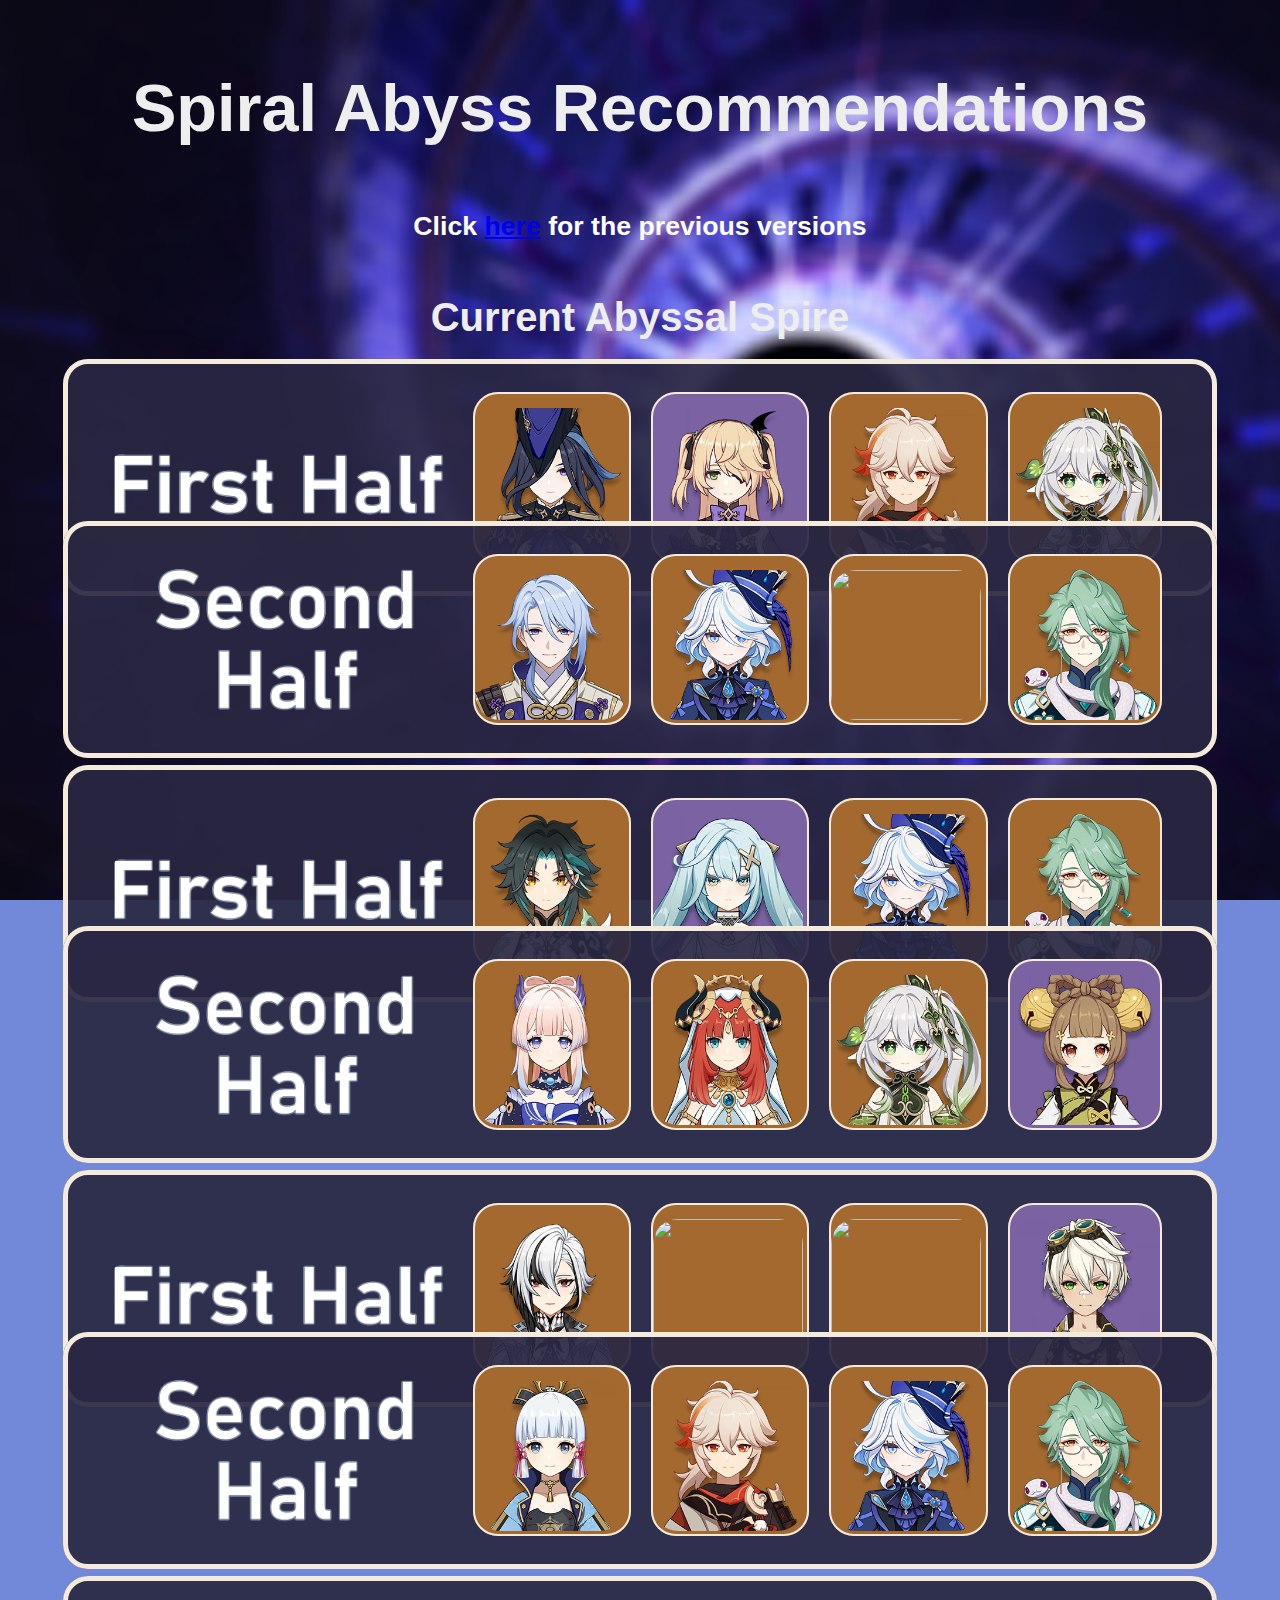
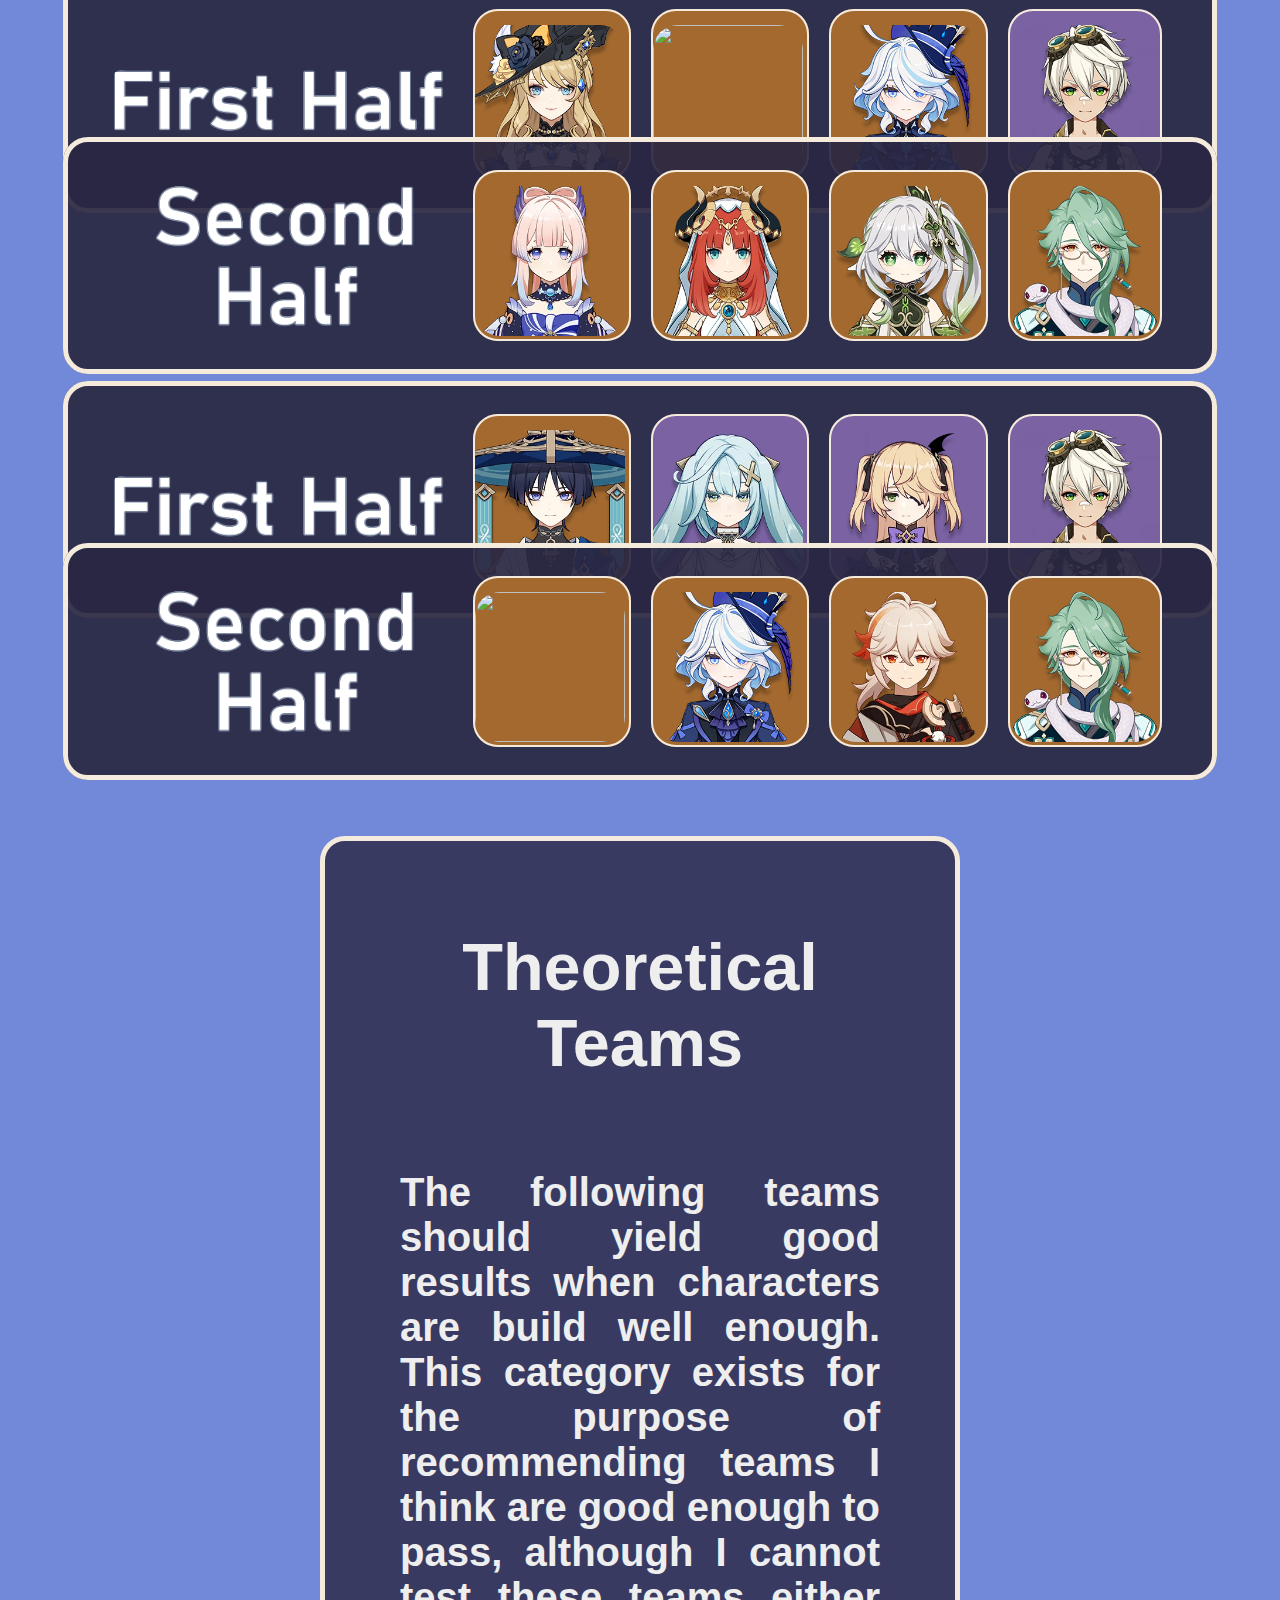
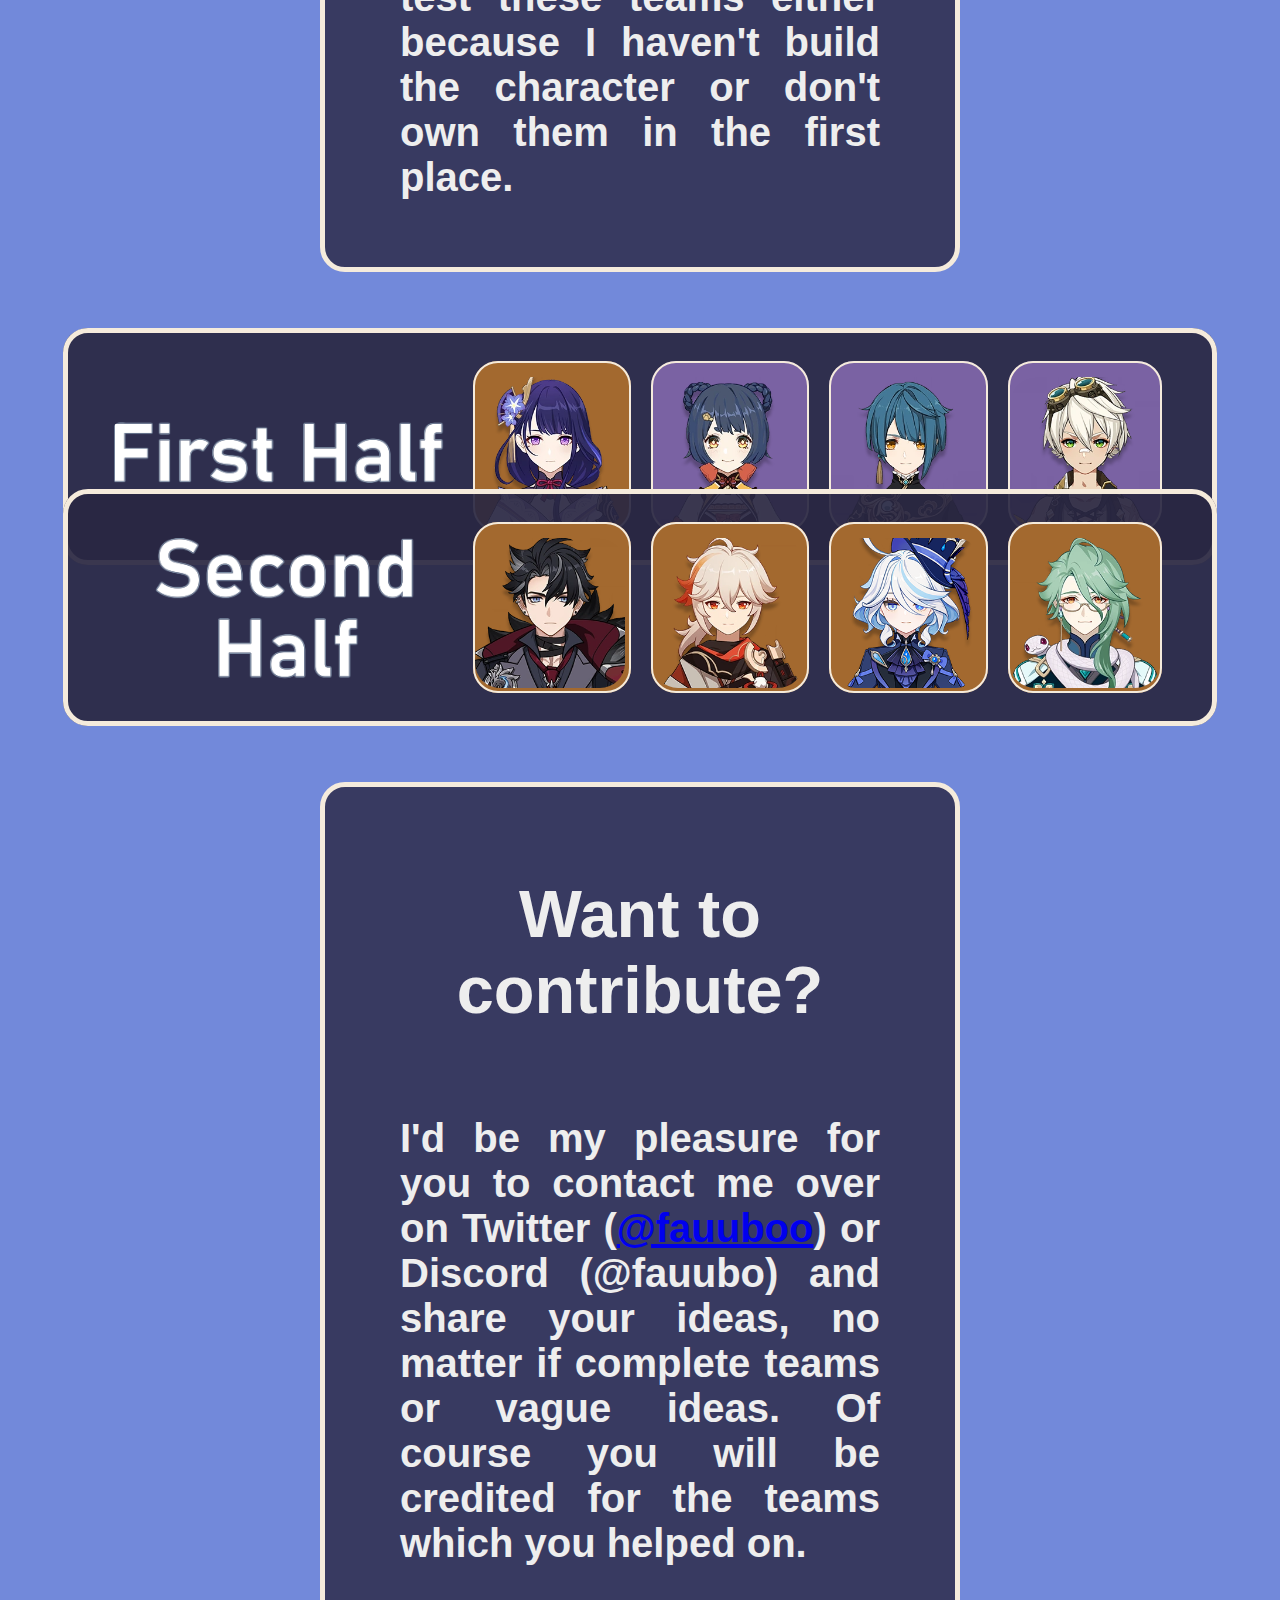
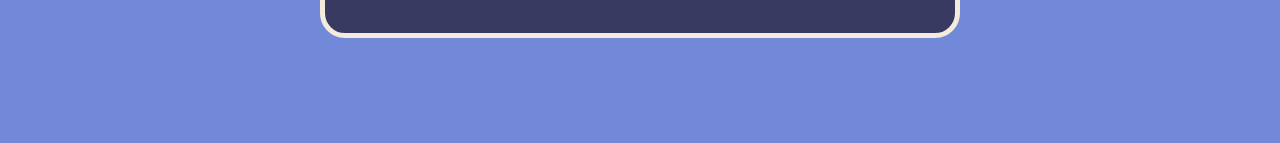
==== index.html @ 2e051614 "Update index.html" ====
<html>
	<head>
		<title>Spiral Abyss</title>
		<link rel="stylesheet" href="style/style.css">
		<link rel="icon" href="icons/Fischl_Skin_Ein_Immernachtstraum_Icon.png">
	</head>
	<body>
		<h1>Spiral Abyss Recommendations</h1>
		
		<h3>Click <a href="overview.html" target="_blank">here</a> for the previous versions</h3>
		
		<h2>Current Abyssal Spire</h2>
		
		<!-- Team 1 -->
		<box>
			<img src="icons/fh.png" width="350">
			<box2>
				<img class="igh" src="icons/Clorinde_Icon.png" width="150" height="150">
			</box2>
			<box3>
				<img class="igh" src="icons/Fischl_Icon.png" width="150" height="150">
			</box3>
			<box2>
				<img class="igh" src='icons/Kaedehara_Kazuha_Icon.png' onmouseover="this.src='icons/Sucrose_Icon.png';" onmouseout="this.src='icons/Kaedehara_Kazuha_Icon.png';" width="150" height="150">
			</box2>
			<box2>
				<img class="igh "src='icons/Nahida_Icon.png' onmouseover="this.src='icons/Traveler_Icon.png';" onmouseout="this.src='icons/Nahida_Icon.png';" width="150" height="150">
			</box2>
		</box><box>
			<img src="icons/sh.png" width="350">
			<box2>
				<img class="igh" src='icons/Kamisato_Ayato_Icon.png' onmouseover="this.src='icons/Neuvillette_Icon.png';" onmouseout="this.src='icons/Kamisato_Ayato_Icon.png';" width="150" height="150">
			</box2>
			<box2>
				<img class="igh" src="icons/Furina_Icon.png" width="150" height="150">
			</box2>
			<box2>
				<img class="igh" src='icons/Yelan_Icon.png' onmouseover="this.src='icons/Xingqiu_Icon.png';" onmouseout="this.src='icons/Yelan_Icon.png';" width="150" height="150">
			</box2>
			<box2>
				<img class="igh" src='icons/Baizhu_Icon.png' onmouseover="this.src='icons/Jean_Icon.png';" onmouseout="this.src='icons/Baizhu_Icon.png';" width="150" height="150">
			</box2>
		</box><br> <br> <br> <br> <br> <br>
		
		<!-- Team 2 -->
		<box>
			<img src="icons/fh.png" width="350">
			<box2>
				<img class="igh" src='icons/Xiao_Icon.png' onmouseover="this.src='icons/Wanderer_Icon.png';" onmouseout="this.src='icons/Xiao_Icon.png';" width="150" height="150">
			</box2>
			<box3>
				<img class="igh" src="icons/Faruzan_Icon.png" width="150" height="150">
			</box3>
			<box2>
				<img class="igh" src="icons/Furina_Icon.png" width="150" height="150">
			</box2>
			<box2>
				<img class="igh" src='icons/Baizhu_Icon.png' onmouseover="this.src='icons/Jean_Icon.png';" onmouseout="this.src='icons/Baizhu_Icon.png';" width="150" height="150">
			</box2>
		</box><box>
			<img src="icons/sh.png" width="350">
			<box2>
				<img class="igh" src='icons/Sangonomiya_Kokomi_Icon.png' onmouseover="this.src='icons/Barbara_Icon.png';" onmouseout="this.src='icons/Sangonomiya_Kokomi_Icon.png';" width="150" height="150">
			</box2>
			<box2>
				<img class="igh" src="icons/Nilou_Icon.png" width="150" height="150">
			</box2>
			<box2>
				<img class="igh "src='icons/Nahida_Icon.png' onmouseover="this.src='icons/Traveler_Icon.png';" onmouseout="this.src='icons/Nahida_Icon.png';" width="150" height="150">
			</box2>
			<box3>
				<img class="igh "src='icons/Yaoyao_Icon.png' onmouseover="this.src='icons/Collei_Icon.png';" onmouseout="this.src='icons/Yaoyao_Icon.png';" width="150" height="150">
			</box3>
		</box><br> <br> <br> <br> <br> <br>
		
		<!-- Team 3 -->
		<box>
			<img src="icons/fh.png" width="350">
			<box2>
				<img class="igh "src='icons/Arlecchino_Icon.png' onmouseover="this.src='icons/Yoimiya_Icon.png';" onmouseout="this.src='icons/Arlecchino_Icon.png';" width="150" height="150">
			</box2>
			<box2>
				<img class="igh "src='icons/Zhongli_Icon.png' onmouseover="this.src='icons/Diona_Icon.png';" onmouseout="this.src='icons/Zhongli_Icon.png';" width="150" height="150">
			</box2>
			<box2>
				<img class="igh" src='icons/Yelan_Icon.png' onmouseover="this.src='icons/Xingqiu_Icon.png';" onmouseout="this.src='icons/Yelan_Icon.png';" width="150" height="150">
			</box2>
			<box3>
				<img class="igh" src='icons/Bennett_Icon.png' onmouseover="this.src='icons/Yun_Jin_Icon.png';" onmouseout="this.src='icons/Bennett_Icon.png';" width="150" height="150">
			</box3>
		</box><box>
			<img src="icons/sh.png" width="350">
			<box2>
				<img class="igh" src='icons/Kamisato_Ayaka_Icon.png' onmouseover="this.src='icons/Ganyu_Icon.png';" onmouseout="this.src='icons/Kamisato_Ayaka_Icon.png';" width="150" height="150">
			</box2>
			<box2>
				<img class="igh" src='icons/Kaedehara_Kazuha_Icon.png' onmouseover="this.src='icons/Sucrose_Icon.png';" onmouseout="this.src='icons/Kaedehara_Kazuha_Icon.png';" width="150" height="150">
			</box2>
			<box2>
				<img class="igh" src='icons/Furina_Icon.png' onmouseover="this.src='icons/Shenhe_Icon.png';" onmouseout="this.src='icons/Furina_Icon.png';" width="150" height="150">
			</box2>
			<box2>
				<img class="igh" src='icons/Baizhu_Icon.png' onmouseover="this.src='icons/Sangonomiya_Kokomi_Icon.png';" onmouseout="this.src='icons/Baizhu_Icon.png';" width="150" height="150">
			</box2>
		</box><br> <br> <br> <br> <br> <br>
		
		<!-- Team 4 -->
		<box>
			<img src="icons/fh.png" width="350">
			<box2>
				<img class="igh" src="icons/Navia_Icon.png" width="150" height="150">
			</box2>
			<box2>
				<img class="igh" src='icons/Zhongli_Icon.png' onmouseover="this.src='icons/Albedo_Icon.png';" onmouseout="this.src='icons/Zhongli_Icon.png';" width="150" height="150">
			</box2>
			<box2>
				<img class="igh" src='icons/Furina_Icon.png' onmouseover="this.src='icons/Fischl_Icon.png';" onmouseout="this.src='icons/Furina_Icon.png';" width="150" height="150">
			</box2>
			<box3>
				<img class="igh" src="icons/Bennett_Icon.png" width="150" height="150">
			</box3>
		</box><box>
			<img src="icons/sh.png" width="350">
			<box2>
				<img class="igh" src='icons/Sangonomiya_Kokomi_Icon.png' onmouseover="this.src='icons/Barbara_Icon.png';" onmouseout="this.src='icons/Sangonomiya_Kokomi_Icon.png';" width="150" height="150">
			</box2>
			<box2>
				<img class="igh" src="icons/Nilou_Icon.png" width="150" height="150">
			</box2>
			<box2>
				<img class="igh "src='icons/Nahida_Icon.png' onmouseover="this.src='icons/Traveler_Icon.png';" onmouseout="this.src='icons/Nahida_Icon.png';" width="150" height="150">
			</box2>
			<box2>
				<img class="igh "src='icons/Baizhu_Icon.png' onmouseover="this.src='icons/Yaoyao_Icon.png';" onmouseout="this.src='icons/Baizhu_Icon.png';" width="150" height="150">
			</box2>
		</box><br> <br> <br> <br> <br> <br>
		
		<!-- Team 5 -->
		<box>
			<img src="icons/fh.png" width="350">
			<box2>
				<img class="igh "src='icons/Wanderer_Icon.png' onmouseover="this.src='icons/Xiao_Icon.png';" onmouseout="this.src='icons/Wanderer_Icon.png';" width="150" height="150">
			</box2>
			<box3>
				<img class="igh" src="icons/Faruzan_Icon.png" width="150" height="150">
			</box3>
			<box3>
				<img class="igh" src="icons/Fischl_Icon.png" width="150" height="150">
			</box3>
			<box3>
				<img class="igh" src="icons/Bennett_Icon.png" width="150" height="150">
			</box3>
		</box><box>
			<img src="icons/sh.png" width="350">
			<box2>
				<img class="igh "src='icons/Yelan_Icon.png' onmouseover="this.src='icons/Sangonomiya_Kokomi_Icon.png';" onmouseout="this.src='icons/Yelan_Icon.png';" width="150" height="150">
			</box2>
			<box2>
				<img class="igh" src='icons/Furina_Icon.png' onmouseover="this.src='icons/Mona_Icon.png';" onmouseout="this.src='icons/Furina_Icon.png';" width="150" height="150">
			</box2>
			<box2>
				<img class="igh" src='icons/Kaedehara_Kazuha_Icon.png' onmouseover="this.src='icons/Sucrose_Icon.png';" onmouseout="this.src='icons/Kaedehara_Kazuha_Icon.png';" width="150" height="150">
			</box2>
			<box2>
				<img class="igh "src='icons/Baizhu_Icon.png' onmouseover="this.src='icons/Bennett_Icon.png';" onmouseout="this.src='icons/Baizhu_Icon.png';" width="150" height="150">
			</box2>
		</box><br> <br> <br> <br> <br> <br>
		
		<div class="txtbg"><h4>Theoretical Teams</h4>
		<h5>The following teams should yield good results when characters are build well enough. This category exists for the purpose of recommending teams I think are good enough to pass, although I cannot test these teams either because I haven't build the character or don't own them in the first place.</h5></div>
		
		<!-- Team 6 -->
		<box>
			<img src="icons/fh.png" width="350">
			<box2>
				<img class="igh "src='icons/Raiden_Shogun_Icon.png' onmouseover="this.src='icons/Tartaglia_Icon.png';" onmouseout="this.src='icons/Raiden_Shogun_Icon.png';" width="150" height="150">
			</box2>
			<box3>
				<img class="igh" src="icons/Xiangling_Icon.png" width="150" height="150">
			</box3>
			<box3>
				<img class="igh "src='icons/Xingqiu_Icon.png' onmouseover="this.src='icons/Yelan_Icon.png';" onmouseout="this.src='icons/Xingqiu_Icon.png';" width="150" height="150">
			</box3>
			<box3>
				<img class="igh" src="icons/Bennett_Icon.png" width="150" height="150">
			</box3>
		</box><box>
			<img src="icons/sh.png" width="350">
			<box2>
				<img class="igh "src='icons/Wriothesley_Icon.png' onmouseover="this.src='icons/Ganyu_Icon.png';" onmouseout="this.src='icons/Wriothesley_Icon.png';" width="150" height="150">
			</box2>
			<box2>
				<img class="igh" src='icons/Kaedehara_Kazuha_Icon.png' onmouseover="this.src='icons/Venti_Icon.png';" onmouseout="this.src='icons/Kaedehara_Kazuha_Icon.png';" width="150" height="150">
			</box2>
			<box2>
				<img class="igh" src='icons/Furina_Icon.png' onmouseover="this.src='icons/Mona_Icon.png';" onmouseout="this.src='icons/Furina_Icon.png';" width="150" height="150">
			</box2>
			<box2>
				<img class="igh "src='icons/Baizhu_Icon.png' onmouseover="this.src='icons/Bennett_Icon.png';" onmouseout="this.src='icons/Baizhu_Icon.png';" width="150" height="150">
			</box2>
		</box><br> <br> <br> <br> <br> <br>
	
	<div class="txtbg"><h4>Want to contribute?</h4>
		<h5>I'd be my pleasure for you to contact me over on Twitter (<a href="https://x.com/fauuboo" target="_blank">@fauuboo</a>) or Discord (@fauubo) and share your ideas, no matter if complete teams or vague ideas. Of course you will be credited for the teams which you helped on.</h5></div>
	
	</body>
	
</html>
---- style/style.css ----
body {
  color: white;
  background-image: url("bg_unsharp.png");
  background-color: #7289da;
  background-size: cover;
  background-repeat: no-repeat;
  background-attachment: fixed;
  font-family: Lato, Arial;
  text-align: center;
  margin: 20;
}

img {
  border-radius: 25px;
  transition: all .55s ease-in-out;
}

.igh:hover {
  transform: scale(1.232);
  /*background: #292742;*/
  background: rgba(41,39,66,0.9999);
}

/*.subs {
  position: relative;
  transition: all .2s ease-in-out;
}

img.subs:hover {
  transform: scale(1.232);
  background: #292742;
}*/

.audio {
  right: 5;
  bottom: 5;
}

.txtbg {
  border: 5px solid #f5ebdc;
  border-radius: 25px;
  background: rgba(41,39,66,0.8);
  text-align: center;
  margin-left: 300px;
  margin-right: 300px;
  margin-bottom: 105px;
  padding-left: 75px;
  padding-right: 75px;
}

h1 {
  padding-top: 50px;
  padding-bottom: 20px;
  color: #eeeeee;
  font-size:50pt;
}

h2 {
  font-size:30pt;
  padding-bottom: 35px;
  color: #eeeeee;
}

h3 {
  font-size:20pt;
  padding-bottom: 20px;
}

h4 {
  color: #eeeeee;
  font-size:50pt;
}

h5 {
  font-size:30pt;
  color: #eeeeee;
  text-align: justify;
}

box {
  /*background-color: #292742;*/
  background: rgba(41,39,66,0.92);
  border: 5px solid #f5ebdc;
  border-radius: 25px;
  padding-top: 180px;
  padding-bottom: 30px;
  padding-left: 40px;
  padding-right: 40px;
  margin-left: 10px;
  margin-right: 10px;
}

box2 {
  background-color: #a3692f;
  border: 2px solid #f5ebdc;
  border-radius: 25px;
  padding-top: 150px;
  margin: 10px;
}

box3 {
  background-color: #7a62a3;
  border: 2px solid #f5ebdc;
  border-radius: 25px;
  padding-top: 150px;
  margin: 10px;
}
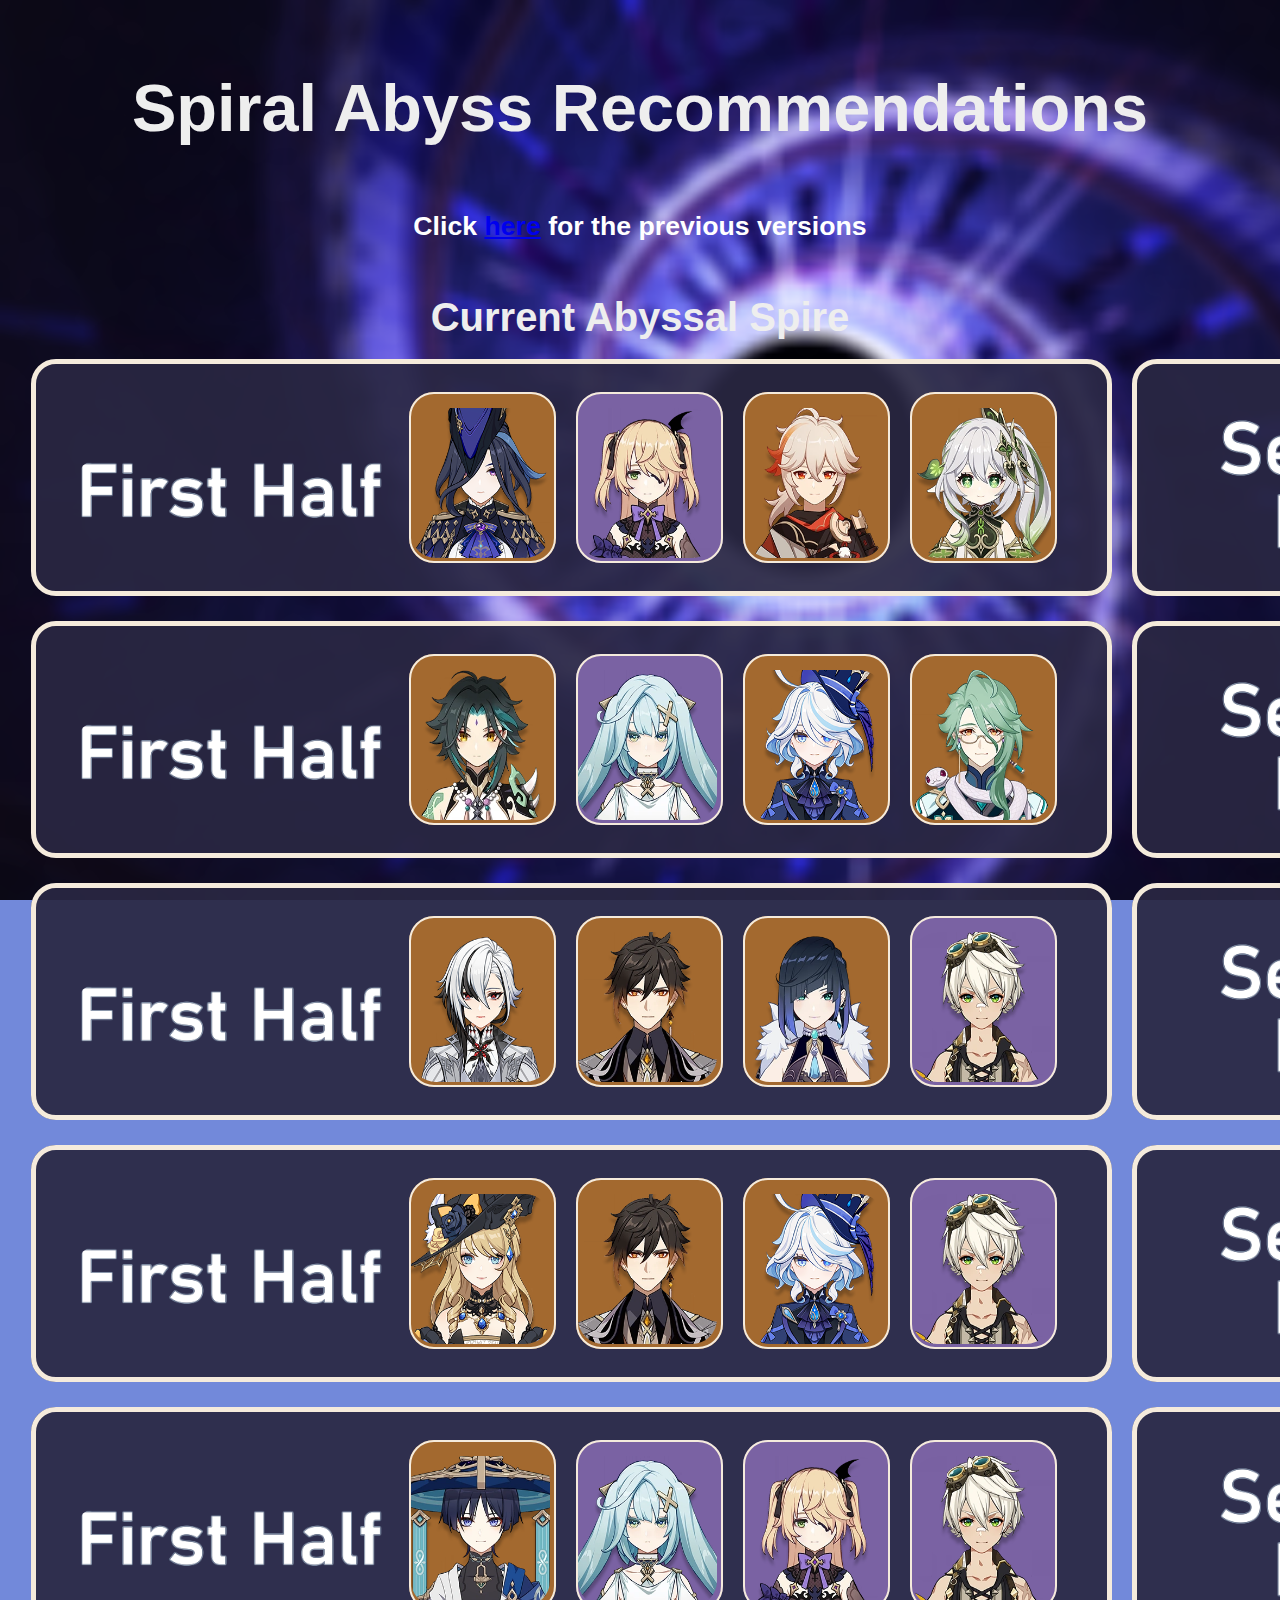
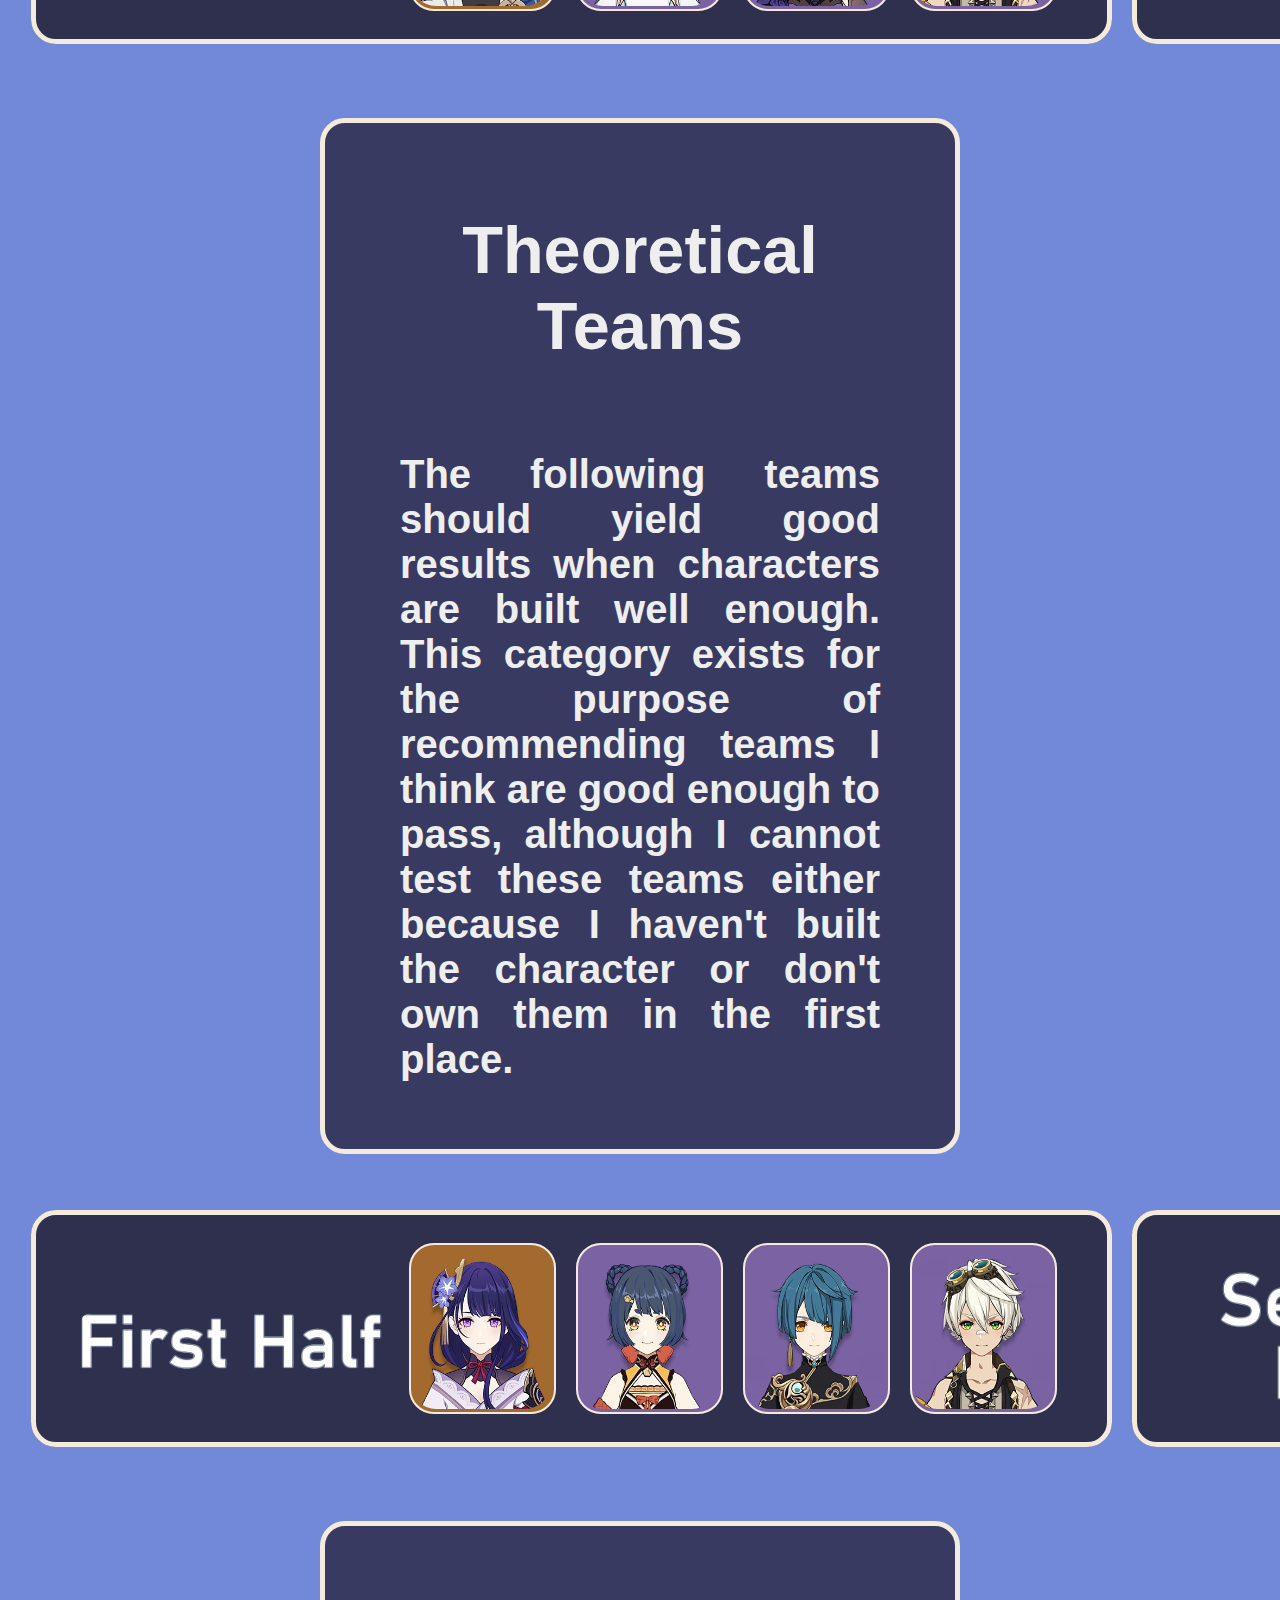
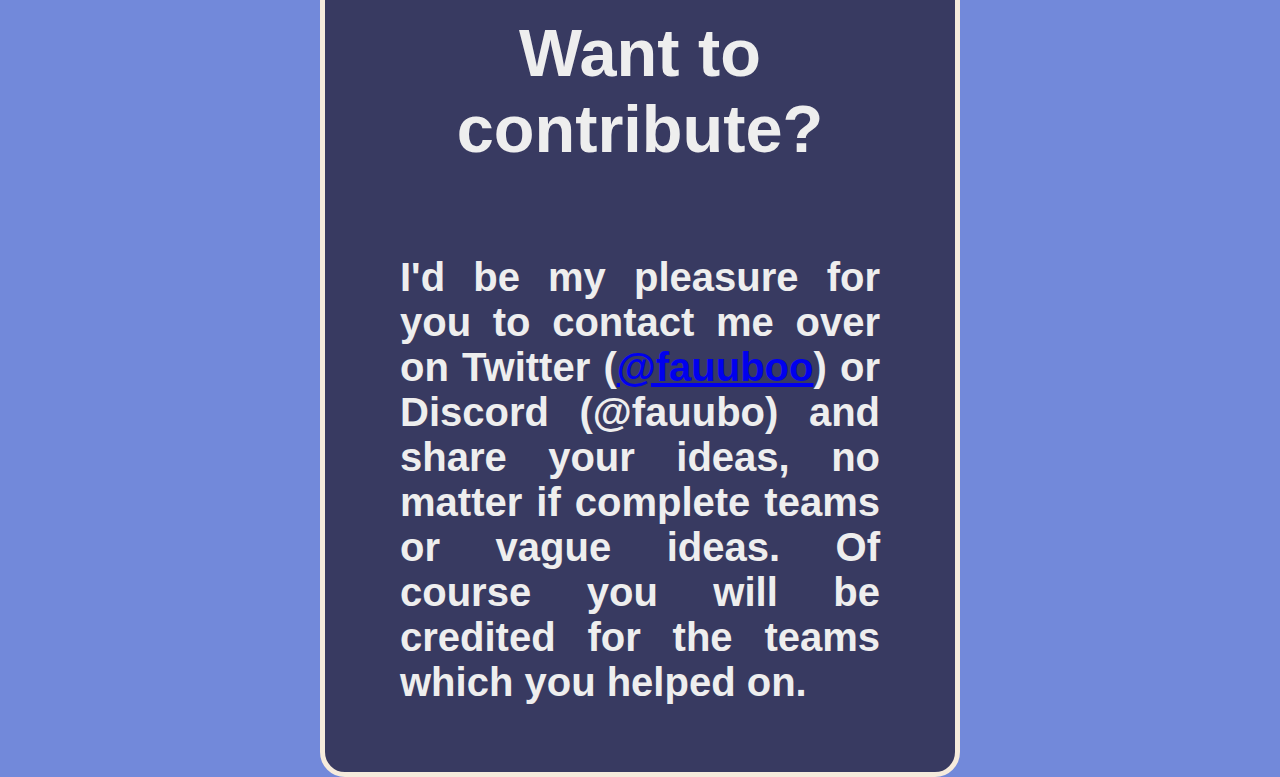
==== commit 2e06a97d: "Update index.html" ====
--- a/index.html
+++ b/index.html
@@ -3,6 +3,7 @@
 		<title>Spiral Abyss</title>
 		<link rel="stylesheet" href="style/style.css">
 		<link rel="icon" href="icons/Fischl_Skin_Ein_Immernachtstraum_Icon.png">
+		<meta name="viewport" content="width=3860px, initial-scale=1.0, minimum-scale=0.5, user-scalable=no">
 	</head>
 	<body>
 		<h1>Spiral Abyss Recommendations</h1>
@@ -12,7 +13,7 @@
 		<h2>Current Abyssal Spire</h2>
 		
 		<!-- Team 1 -->
-		<box>
+		<div class="teams"><box>
 			<img src="icons/fh.png" width="350">
 			<box2>
 				<img class="igh" src="icons/Clorinde_Icon.png" width="150" height="150">
@@ -40,10 +41,10 @@
 			<box2>
 				<img class="igh" src='icons/Baizhu_Icon.png' onmouseover="this.src='icons/Jean_Icon.png';" onmouseout="this.src='icons/Baizhu_Icon.png';" width="150" height="150">
 			</box2>
-		</box><br> <br> <br> <br> <br> <br>
+		</box></div><br> <br> <br> <br> <br> <br>
 		
 		<!-- Team 2 -->
-		<box>
+		<div class="teams"><box>
 			<img src="icons/fh.png" width="350">
 			<box2>
 				<img class="igh" src='icons/Xiao_Icon.png' onmouseover="this.src='icons/Wanderer_Icon.png';" onmouseout="this.src='icons/Xiao_Icon.png';" width="150" height="150">
@@ -71,10 +72,10 @@
 			<box3>
 				<img class="igh "src='icons/Yaoyao_Icon.png' onmouseover="this.src='icons/Collei_Icon.png';" onmouseout="this.src='icons/Yaoyao_Icon.png';" width="150" height="150">
 			</box3>
-		</box><br> <br> <br> <br> <br> <br>
+		</box></div><br> <br> <br> <br> <br> <br>
 		
 		<!-- Team 3 -->
-		<box>
+		<div class="teams"><box>
 			<img src="icons/fh.png" width="350">
 			<box2>
 				<img class="igh "src='icons/Arlecchino_Icon.png' onmouseover="this.src='icons/Yoimiya_Icon.png';" onmouseout="this.src='icons/Arlecchino_Icon.png';" width="150" height="150">
@@ -102,10 +103,10 @@
 			<box2>
 				<img class="igh" src='icons/Baizhu_Icon.png' onmouseover="this.src='icons/Sangonomiya_Kokomi_Icon.png';" onmouseout="this.src='icons/Baizhu_Icon.png';" width="150" height="150">
 			</box2>
-		</box><br> <br> <br> <br> <br> <br>
+		</box></div><br> <br> <br> <br> <br> <br>
 		
 		<!-- Team 4 -->
-		<box>
+		<div class="teams"><box>
 			<img src="icons/fh.png" width="350">
 			<box2>
 				<img class="igh" src="icons/Navia_Icon.png" width="150" height="150">
@@ -133,10 +134,10 @@
 			<box2>
 				<img class="igh "src='icons/Baizhu_Icon.png' onmouseover="this.src='icons/Yaoyao_Icon.png';" onmouseout="this.src='icons/Baizhu_Icon.png';" width="150" height="150">
 			</box2>
-		</box><br> <br> <br> <br> <br> <br>
+		</box></div><br> <br> <br> <br> <br> <br>
 		
 		<!-- Team 5 -->
-		<box>
+		<div class="teams"><box>
 			<img src="icons/fh.png" width="350">
 			<box2>
 				<img class="igh "src='icons/Wanderer_Icon.png' onmouseover="this.src='icons/Xiao_Icon.png';" onmouseout="this.src='icons/Wanderer_Icon.png';" width="150" height="150">
@@ -164,13 +165,13 @@
 			<box2>
 				<img class="igh "src='icons/Baizhu_Icon.png' onmouseover="this.src='icons/Bennett_Icon.png';" onmouseout="this.src='icons/Baizhu_Icon.png';" width="150" height="150">
 			</box2>
-		</box><br> <br> <br> <br> <br> <br>
+		</box></div><br> <br> <br> <br> <br> <br>
 		
 		<div class="txtbg"><h4>Theoretical Teams</h4>
-		<h5>The following teams should yield good results when characters are build well enough. This category exists for the purpose of recommending teams I think are good enough to pass, although I cannot test these teams either because I haven't build the character or don't own them in the first place.</h5></div>
+		<h5>The following teams should yield good results when characters are built well enough. This category exists for the purpose of recommending teams I think are good enough to pass, although I cannot test these teams either because I haven't built the character or don't own them in the first place.</h5></div>
 		
 		<!-- Team 6 -->
-		<box>
+		<div class="teams"><box>
 			<img src="icons/fh.png" width="350">
 			<box2>
 				<img class="igh "src='icons/Raiden_Shogun_Icon.png' onmouseover="this.src='icons/Tartaglia_Icon.png';" onmouseout="this.src='icons/Raiden_Shogun_Icon.png';" width="150" height="150">
@@ -198,7 +199,7 @@
 			<box2>
 				<img class="igh "src='icons/Baizhu_Icon.png' onmouseover="this.src='icons/Bennett_Icon.png';" onmouseout="this.src='icons/Baizhu_Icon.png';" width="150" height="150">
 			</box2>
-		</box><br> <br> <br> <br> <br> <br>
+		</box></div><br> <br> <br> <br> <br> <br>
 	
 	<div class="txtbg"><h4>Want to contribute?</h4>
 		<h5>I'd be my pleasure for you to contact me over on Twitter (<a href="https://x.com/fauuboo" target="_blank">@fauuboo</a>) or Discord (@fauubo) and share your ideas, no matter if complete teams or vague ideas. Of course you will be credited for the teams which you helped on.</h5></div>
--- a/style/style.css
+++ b/style/style.css
@@ -1,4 +1,5 @@
 body {
+  height:50%;
   color: white;
   background-image: url("bg_unsharp.png");
   background-color: #7289da;
@@ -8,17 +9,27 @@
   font-family: Lato, Arial;
   text-align: center;
   margin: 20;
+  zoom: 1;
 }
 
 img {
   border-radius: 25px;
   transition: all .55s ease-in-out;
+  max-width: 14.5%;
+}
+
+.igh {
+  max-width: 6.3%;
 }
 
 .igh:hover {
   transform: scale(1.232);
   /*background: #292742;*/
   background: rgba(41,39,66,0.9999);
+}
+
+.teams {
+  min-width: 2200px;
 }
 
 /*.subs {
@@ -104,4 +115,4 @@
   border-radius: 25px;
   padding-top: 150px;
   margin: 10px;
-}+}
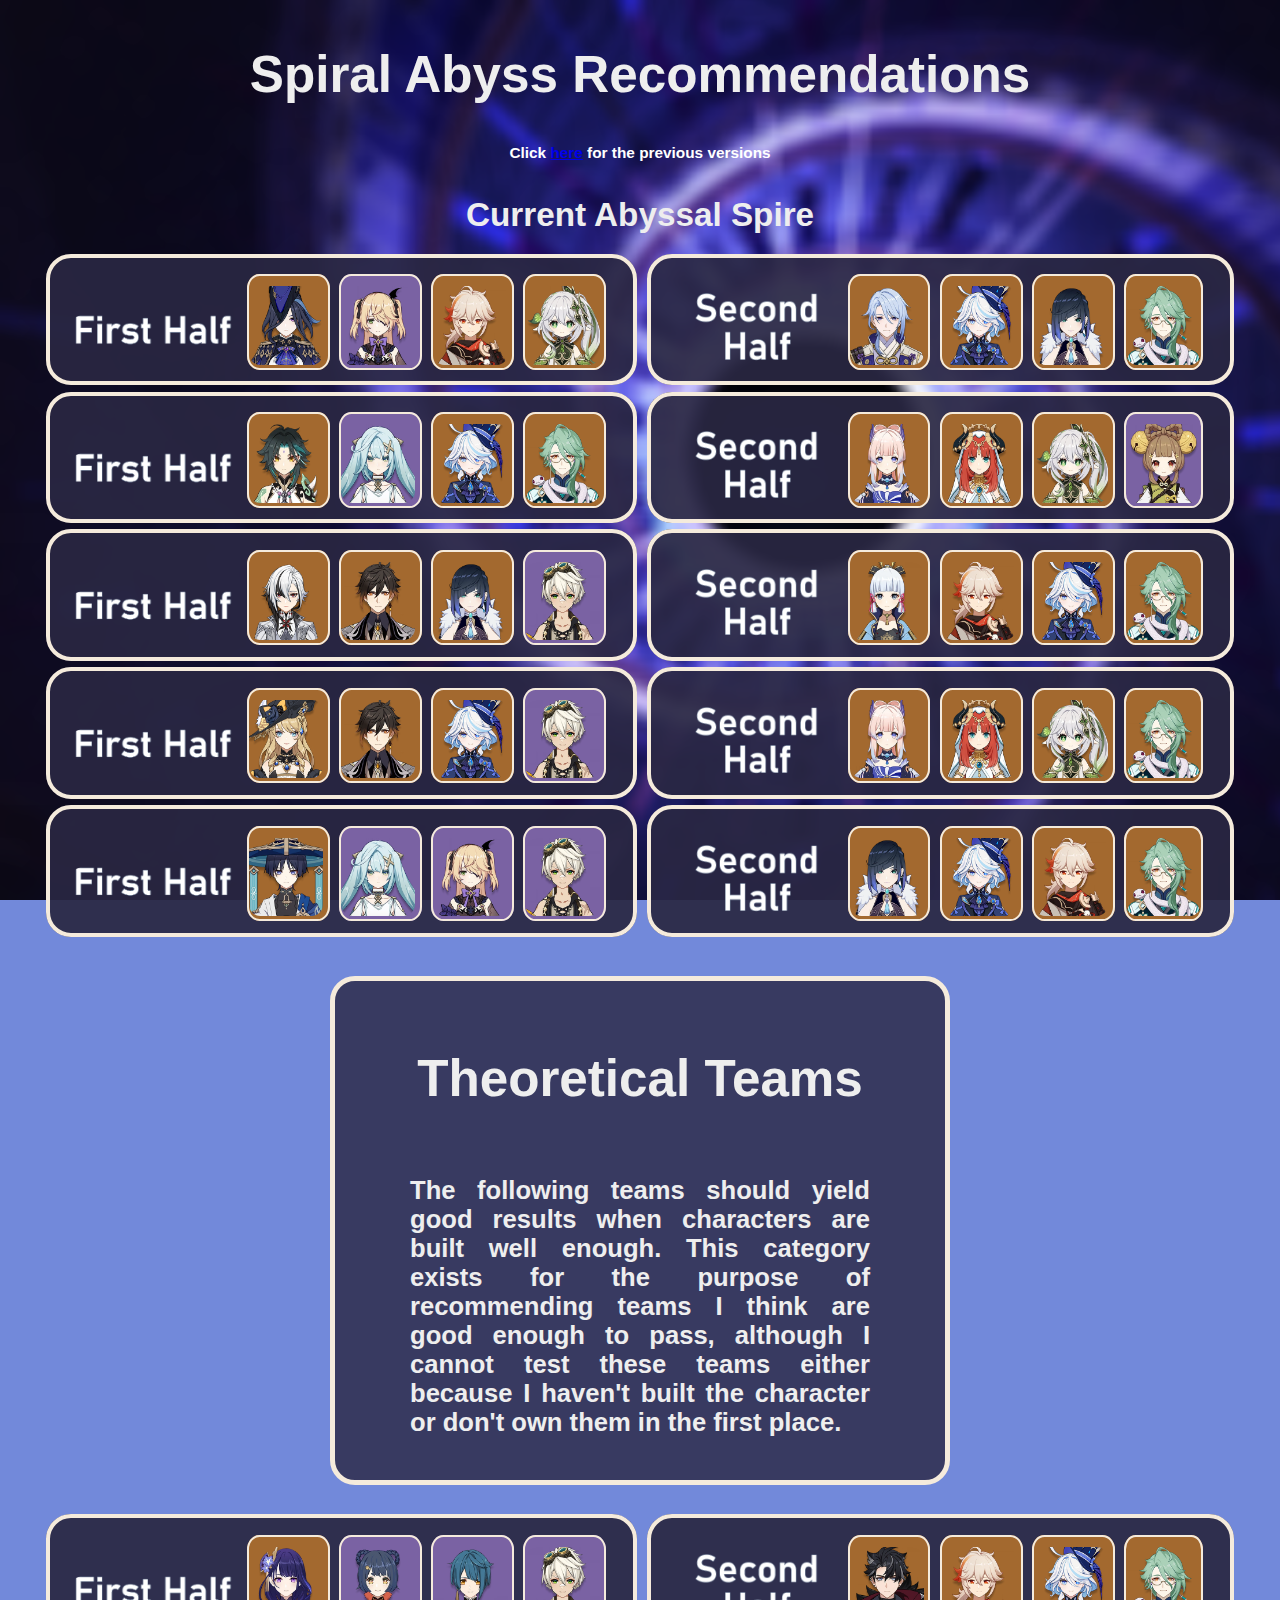
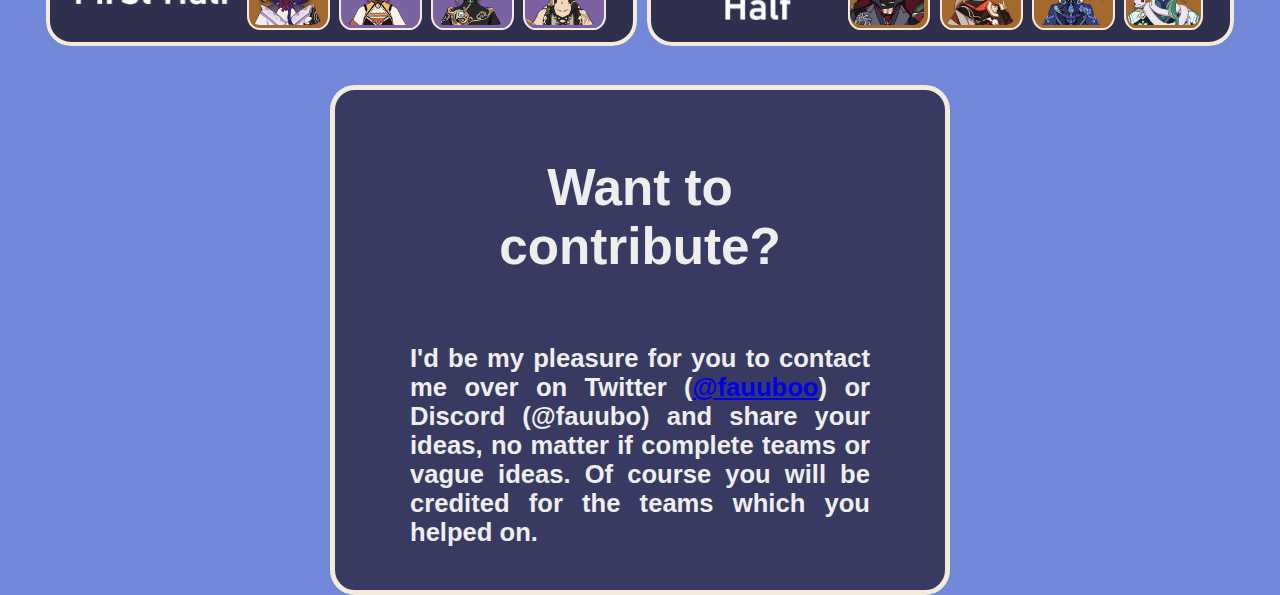
==== commit a877f12b: "Update index.html" ====
--- a/index.html
+++ b/index.html
@@ -16,156 +16,156 @@
 		<div class="teams"><box>
 			<img src="icons/fh.png" width="350">
 			<box2>
-				<img class="igh" src="icons/Clorinde_Icon.png" width="150" height="150">
-			</box2>
-			<box3>
-				<img class="igh" src="icons/Fischl_Icon.png" width="150" height="150">
-			</box3>
-			<box2>
-				<img class="igh" src='icons/Kaedehara_Kazuha_Icon.png' onmouseover="this.src='icons/Sucrose_Icon.png';" onmouseout="this.src='icons/Kaedehara_Kazuha_Icon.png';" width="150" height="150">
-			</box2>
-			<box2>
-				<img class="igh "src='icons/Nahida_Icon.png' onmouseover="this.src='icons/Traveler_Icon.png';" onmouseout="this.src='icons/Nahida_Icon.png';" width="150" height="150">
-			</box2>
-		</box><box>
-			<img src="icons/sh.png" width="350">
-			<box2>
-				<img class="igh" src='icons/Kamisato_Ayato_Icon.png' onmouseover="this.src='icons/Neuvillette_Icon.png';" onmouseout="this.src='icons/Kamisato_Ayato_Icon.png';" width="150" height="150">
-			</box2>
-			<box2>
-				<img class="igh" src="icons/Furina_Icon.png" width="150" height="150">
-			</box2>
-			<box2>
-				<img class="igh" src='icons/Yelan_Icon.png' onmouseover="this.src='icons/Xingqiu_Icon.png';" onmouseout="this.src='icons/Yelan_Icon.png';" width="150" height="150">
-			</box2>
-			<box2>
-				<img class="igh" src='icons/Baizhu_Icon.png' onmouseover="this.src='icons/Jean_Icon.png';" onmouseout="this.src='icons/Baizhu_Icon.png';" width="150" height="150">
-			</box2>
-		</box></div><br> <br> <br> <br> <br> <br>
+				<img class="igh" src="icons/Clorinde_Icon.png" width="150">
+			</box2>
+			<box3>
+				<img class="igh" src="icons/Fischl_Icon.png" width="150">
+			</box3>
+			<box2>
+				<img class="igh" src='icons/Kaedehara_Kazuha_Icon.png' onmouseover="this.src='icons/Sucrose_Icon.png';" onmouseout="this.src='icons/Kaedehara_Kazuha_Icon.png';" width="150">
+			</box2>
+			<box2>
+				<img class="igh "src='icons/Nahida_Icon.png' onmouseover="this.src='icons/Traveler_Icon.png';" onmouseout="this.src='icons/Nahida_Icon.png';" width="150">
+			</box2>
+		</box><box>
+			<img src="icons/sh.png" width="350">
+			<box2>
+				<img class="igh" src='icons/Kamisato_Ayato_Icon.png' onmouseover="this.src='icons/Neuvillette_Icon.png';" onmouseout="this.src='icons/Kamisato_Ayato_Icon.png';" width="150">
+			</box2>
+			<box2>
+				<img class="igh" src="icons/Furina_Icon.png" width="150">
+			</box2>
+			<box2>
+				<img class="igh" src='icons/Yelan_Icon.png' onmouseover="this.src='icons/Xingqiu_Icon.png';" onmouseout="this.src='icons/Yelan_Icon.png';" width="150">
+			</box2>
+			<box2>
+				<img class="igh" src='icons/Baizhu_Icon.png' onmouseover="this.src='icons/Jean_Icon.png';" onmouseout="this.src='icons/Baizhu_Icon.png';" width="150">
+			</box2>
+		</box></div><div class="empty"></div>
 		
 		<!-- Team 2 -->
 		<div class="teams"><box>
 			<img src="icons/fh.png" width="350">
 			<box2>
-				<img class="igh" src='icons/Xiao_Icon.png' onmouseover="this.src='icons/Wanderer_Icon.png';" onmouseout="this.src='icons/Xiao_Icon.png';" width="150" height="150">
-			</box2>
-			<box3>
-				<img class="igh" src="icons/Faruzan_Icon.png" width="150" height="150">
-			</box3>
-			<box2>
-				<img class="igh" src="icons/Furina_Icon.png" width="150" height="150">
-			</box2>
-			<box2>
-				<img class="igh" src='icons/Baizhu_Icon.png' onmouseover="this.src='icons/Jean_Icon.png';" onmouseout="this.src='icons/Baizhu_Icon.png';" width="150" height="150">
-			</box2>
-		</box><box>
-			<img src="icons/sh.png" width="350">
-			<box2>
-				<img class="igh" src='icons/Sangonomiya_Kokomi_Icon.png' onmouseover="this.src='icons/Barbara_Icon.png';" onmouseout="this.src='icons/Sangonomiya_Kokomi_Icon.png';" width="150" height="150">
-			</box2>
-			<box2>
-				<img class="igh" src="icons/Nilou_Icon.png" width="150" height="150">
-			</box2>
-			<box2>
-				<img class="igh "src='icons/Nahida_Icon.png' onmouseover="this.src='icons/Traveler_Icon.png';" onmouseout="this.src='icons/Nahida_Icon.png';" width="150" height="150">
-			</box2>
-			<box3>
-				<img class="igh "src='icons/Yaoyao_Icon.png' onmouseover="this.src='icons/Collei_Icon.png';" onmouseout="this.src='icons/Yaoyao_Icon.png';" width="150" height="150">
-			</box3>
-		</box></div><br> <br> <br> <br> <br> <br>
+				<img class="igh" src='icons/Xiao_Icon.png' onmouseover="this.src='icons/Wanderer_Icon.png';" onmouseout="this.src='icons/Xiao_Icon.png';" width="150">
+			</box2>
+			<box3>
+				<img class="igh" src="icons/Faruzan_Icon.png" width="150">
+			</box3>
+			<box2>
+				<img class="igh" src="icons/Furina_Icon.png" width="150">
+			</box2>
+			<box2>
+				<img class="igh" src='icons/Baizhu_Icon.png' onmouseover="this.src='icons/Jean_Icon.png';" onmouseout="this.src='icons/Baizhu_Icon.png';" width="150">
+			</box2>
+		</box><box>
+			<img src="icons/sh.png" width="350">
+			<box2>
+				<img class="igh" src='icons/Sangonomiya_Kokomi_Icon.png' onmouseover="this.src='icons/Barbara_Icon.png';" onmouseout="this.src='icons/Sangonomiya_Kokomi_Icon.png';" width="150">
+			</box2>
+			<box2>
+				<img class="igh" src="icons/Nilou_Icon.png" width="150">
+			</box2>
+			<box2>
+				<img class="igh "src='icons/Nahida_Icon.png' onmouseover="this.src='icons/Traveler_Icon.png';" onmouseout="this.src='icons/Nahida_Icon.png';" width="150">
+			</box2>
+			<box3>
+				<img class="igh "src='icons/Yaoyao_Icon.png' onmouseover="this.src='icons/Collei_Icon.png';" onmouseout="this.src='icons/Yaoyao_Icon.png';" width="150">
+			</box3>
+		</box></div><div class="empty"></div>
 		
 		<!-- Team 3 -->
 		<div class="teams"><box>
 			<img src="icons/fh.png" width="350">
 			<box2>
-				<img class="igh "src='icons/Arlecchino_Icon.png' onmouseover="this.src='icons/Yoimiya_Icon.png';" onmouseout="this.src='icons/Arlecchino_Icon.png';" width="150" height="150">
-			</box2>
-			<box2>
-				<img class="igh "src='icons/Zhongli_Icon.png' onmouseover="this.src='icons/Diona_Icon.png';" onmouseout="this.src='icons/Zhongli_Icon.png';" width="150" height="150">
-			</box2>
-			<box2>
-				<img class="igh" src='icons/Yelan_Icon.png' onmouseover="this.src='icons/Xingqiu_Icon.png';" onmouseout="this.src='icons/Yelan_Icon.png';" width="150" height="150">
-			</box2>
-			<box3>
-				<img class="igh" src='icons/Bennett_Icon.png' onmouseover="this.src='icons/Yun_Jin_Icon.png';" onmouseout="this.src='icons/Bennett_Icon.png';" width="150" height="150">
-			</box3>
-		</box><box>
-			<img src="icons/sh.png" width="350">
-			<box2>
-				<img class="igh" src='icons/Kamisato_Ayaka_Icon.png' onmouseover="this.src='icons/Ganyu_Icon.png';" onmouseout="this.src='icons/Kamisato_Ayaka_Icon.png';" width="150" height="150">
-			</box2>
-			<box2>
-				<img class="igh" src='icons/Kaedehara_Kazuha_Icon.png' onmouseover="this.src='icons/Sucrose_Icon.png';" onmouseout="this.src='icons/Kaedehara_Kazuha_Icon.png';" width="150" height="150">
-			</box2>
-			<box2>
-				<img class="igh" src='icons/Furina_Icon.png' onmouseover="this.src='icons/Shenhe_Icon.png';" onmouseout="this.src='icons/Furina_Icon.png';" width="150" height="150">
-			</box2>
-			<box2>
-				<img class="igh" src='icons/Baizhu_Icon.png' onmouseover="this.src='icons/Sangonomiya_Kokomi_Icon.png';" onmouseout="this.src='icons/Baizhu_Icon.png';" width="150" height="150">
-			</box2>
-		</box></div><br> <br> <br> <br> <br> <br>
+				<img class="igh "src='icons/Arlecchino_Icon.png' onmouseover="this.src='icons/Yoimiya_Icon.png';" onmouseout="this.src='icons/Arlecchino_Icon.png';" width="150">
+			</box2>
+			<box2>
+				<img class="igh "src='icons/Zhongli_Icon.png' onmouseover="this.src='icons/Diona_Icon.png';" onmouseout="this.src='icons/Zhongli_Icon.png';" width="150">
+			</box2>
+			<box2>
+				<img class="igh" src='icons/Yelan_Icon.png' onmouseover="this.src='icons/Xingqiu_Icon.png';" onmouseout="this.src='icons/Yelan_Icon.png';" width="150">
+			</box2>
+			<box3>
+				<img class="igh" src='icons/Bennett_Icon.png' onmouseover="this.src='icons/Yun_Jin_Icon.png';" onmouseout="this.src='icons/Bennett_Icon.png';" width="150">
+			</box3>
+		</box><box>
+			<img src="icons/sh.png" width="350">
+			<box2>
+				<img class="igh" src='icons/Kamisato_Ayaka_Icon.png' onmouseover="this.src='icons/Ganyu_Icon.png';" onmouseout="this.src='icons/Kamisato_Ayaka_Icon.png';" width="150">
+			</box2>
+			<box2>
+				<img class="igh" src='icons/Kaedehara_Kazuha_Icon.png' onmouseover="this.src='icons/Sucrose_Icon.png';" onmouseout="this.src='icons/Kaedehara_Kazuha_Icon.png';" width="150">
+			</box2>
+			<box2>
+				<img class="igh" src='icons/Furina_Icon.png' onmouseover="this.src='icons/Shenhe_Icon.png';" onmouseout="this.src='icons/Furina_Icon.png';" width="150">
+			</box2>
+			<box2>
+				<img class="igh" src='icons/Baizhu_Icon.png' onmouseover="this.src='icons/Sangonomiya_Kokomi_Icon.png';" onmouseout="this.src='icons/Baizhu_Icon.png';" width="150">
+			</box2>
+		</box></div><div class="empty"></div>
 		
 		<!-- Team 4 -->
 		<div class="teams"><box>
 			<img src="icons/fh.png" width="350">
 			<box2>
-				<img class="igh" src="icons/Navia_Icon.png" width="150" height="150">
-			</box2>
-			<box2>
-				<img class="igh" src='icons/Zhongli_Icon.png' onmouseover="this.src='icons/Albedo_Icon.png';" onmouseout="this.src='icons/Zhongli_Icon.png';" width="150" height="150">
-			</box2>
-			<box2>
-				<img class="igh" src='icons/Furina_Icon.png' onmouseover="this.src='icons/Fischl_Icon.png';" onmouseout="this.src='icons/Furina_Icon.png';" width="150" height="150">
-			</box2>
-			<box3>
-				<img class="igh" src="icons/Bennett_Icon.png" width="150" height="150">
-			</box3>
-		</box><box>
-			<img src="icons/sh.png" width="350">
-			<box2>
-				<img class="igh" src='icons/Sangonomiya_Kokomi_Icon.png' onmouseover="this.src='icons/Barbara_Icon.png';" onmouseout="this.src='icons/Sangonomiya_Kokomi_Icon.png';" width="150" height="150">
-			</box2>
-			<box2>
-				<img class="igh" src="icons/Nilou_Icon.png" width="150" height="150">
-			</box2>
-			<box2>
-				<img class="igh "src='icons/Nahida_Icon.png' onmouseover="this.src='icons/Traveler_Icon.png';" onmouseout="this.src='icons/Nahida_Icon.png';" width="150" height="150">
-			</box2>
-			<box2>
-				<img class="igh "src='icons/Baizhu_Icon.png' onmouseover="this.src='icons/Yaoyao_Icon.png';" onmouseout="this.src='icons/Baizhu_Icon.png';" width="150" height="150">
-			</box2>
-		</box></div><br> <br> <br> <br> <br> <br>
+				<img class="igh" src="icons/Navia_Icon.png" width="150">
+			</box2>
+			<box2>
+				<img class="igh" src='icons/Zhongli_Icon.png' onmouseover="this.src='icons/Albedo_Icon.png';" onmouseout="this.src='icons/Zhongli_Icon.png';" width="150">
+			</box2>
+			<box2>
+				<img class="igh" src='icons/Furina_Icon.png' onmouseover="this.src='icons/Fischl_Icon.png';" onmouseout="this.src='icons/Furina_Icon.png';" width="150">
+			</box2>
+			<box3>
+				<img class="igh" src="icons/Bennett_Icon.png" width="150">
+			</box3>
+		</box><box>
+			<img src="icons/sh.png" width="350">
+			<box2>
+				<img class="igh" src='icons/Sangonomiya_Kokomi_Icon.png' onmouseover="this.src='icons/Barbara_Icon.png';" onmouseout="this.src='icons/Sangonomiya_Kokomi_Icon.png';" width="150">
+			</box2>
+			<box2>
+				<img class="igh" src="icons/Nilou_Icon.png" width="150">
+			</box2>
+			<box2>
+				<img class="igh "src='icons/Nahida_Icon.png' onmouseover="this.src='icons/Traveler_Icon.png';" onmouseout="this.src='icons/Nahida_Icon.png';" width="150">
+			</box2>
+			<box2>
+				<img class="igh "src='icons/Baizhu_Icon.png' onmouseover="this.src='icons/Yaoyao_Icon.png';" onmouseout="this.src='icons/Baizhu_Icon.png';" width="150">
+			</box2>
+		</box></div><div class="empty"></div>
 		
 		<!-- Team 5 -->
 		<div class="teams"><box>
 			<img src="icons/fh.png" width="350">
 			<box2>
-				<img class="igh "src='icons/Wanderer_Icon.png' onmouseover="this.src='icons/Xiao_Icon.png';" onmouseout="this.src='icons/Wanderer_Icon.png';" width="150" height="150">
-			</box2>
-			<box3>
-				<img class="igh" src="icons/Faruzan_Icon.png" width="150" height="150">
-			</box3>
-			<box3>
-				<img class="igh" src="icons/Fischl_Icon.png" width="150" height="150">
-			</box3>
-			<box3>
-				<img class="igh" src="icons/Bennett_Icon.png" width="150" height="150">
-			</box3>
-		</box><box>
-			<img src="icons/sh.png" width="350">
-			<box2>
-				<img class="igh "src='icons/Yelan_Icon.png' onmouseover="this.src='icons/Sangonomiya_Kokomi_Icon.png';" onmouseout="this.src='icons/Yelan_Icon.png';" width="150" height="150">
-			</box2>
-			<box2>
-				<img class="igh" src='icons/Furina_Icon.png' onmouseover="this.src='icons/Mona_Icon.png';" onmouseout="this.src='icons/Furina_Icon.png';" width="150" height="150">
-			</box2>
-			<box2>
-				<img class="igh" src='icons/Kaedehara_Kazuha_Icon.png' onmouseover="this.src='icons/Sucrose_Icon.png';" onmouseout="this.src='icons/Kaedehara_Kazuha_Icon.png';" width="150" height="150">
-			</box2>
-			<box2>
-				<img class="igh "src='icons/Baizhu_Icon.png' onmouseover="this.src='icons/Bennett_Icon.png';" onmouseout="this.src='icons/Baizhu_Icon.png';" width="150" height="150">
-			</box2>
-		</box></div><br> <br> <br> <br> <br> <br>
+				<img class="igh "src='icons/Wanderer_Icon.png' onmouseover="this.src='icons/Xiao_Icon.png';" onmouseout="this.src='icons/Wanderer_Icon.png';" width="150">
+			</box2>
+			<box3>
+				<img class="igh" src="icons/Faruzan_Icon.png" width="150">
+			</box3>
+			<box3>
+				<img class="igh" src="icons/Fischl_Icon.png" width="150">
+			</box3>
+			<box3>
+				<img class="igh" src="icons/Bennett_Icon.png" width="150">
+			</box3>
+		</box><box>
+			<img src="icons/sh.png" width="350">
+			<box2>
+				<img class="igh "src='icons/Yelan_Icon.png' onmouseover="this.src='icons/Sangonomiya_Kokomi_Icon.png';" onmouseout="this.src='icons/Yelan_Icon.png';" width="150">
+			</box2>
+			<box2>
+				<img class="igh" src='icons/Furina_Icon.png' onmouseover="this.src='icons/Mona_Icon.png';" onmouseout="this.src='icons/Furina_Icon.png';" width="150">
+			</box2>
+			<box2>
+				<img class="igh" src='icons/Kaedehara_Kazuha_Icon.png' onmouseover="this.src='icons/Sucrose_Icon.png';" onmouseout="this.src='icons/Kaedehara_Kazuha_Icon.png';" width="150">
+			</box2>
+			<box2>
+				<img class="igh "src='icons/Baizhu_Icon.png' onmouseover="this.src='icons/Bennett_Icon.png';" onmouseout="this.src='icons/Baizhu_Icon.png';" width="150">
+			</box2>
+		</box></div><div class="empty"></div>
 		
 		<div class="txtbg"><h4>Theoretical Teams</h4>
 		<h5>The following teams should yield good results when characters are built well enough. This category exists for the purpose of recommending teams I think are good enough to pass, although I cannot test these teams either because I haven't built the character or don't own them in the first place.</h5></div>
@@ -174,32 +174,32 @@
 		<div class="teams"><box>
 			<img src="icons/fh.png" width="350">
 			<box2>
-				<img class="igh "src='icons/Raiden_Shogun_Icon.png' onmouseover="this.src='icons/Tartaglia_Icon.png';" onmouseout="this.src='icons/Raiden_Shogun_Icon.png';" width="150" height="150">
-			</box2>
-			<box3>
-				<img class="igh" src="icons/Xiangling_Icon.png" width="150" height="150">
-			</box3>
-			<box3>
-				<img class="igh "src='icons/Xingqiu_Icon.png' onmouseover="this.src='icons/Yelan_Icon.png';" onmouseout="this.src='icons/Xingqiu_Icon.png';" width="150" height="150">
-			</box3>
-			<box3>
-				<img class="igh" src="icons/Bennett_Icon.png" width="150" height="150">
-			</box3>
-		</box><box>
-			<img src="icons/sh.png" width="350">
-			<box2>
-				<img class="igh "src='icons/Wriothesley_Icon.png' onmouseover="this.src='icons/Ganyu_Icon.png';" onmouseout="this.src='icons/Wriothesley_Icon.png';" width="150" height="150">
-			</box2>
-			<box2>
-				<img class="igh" src='icons/Kaedehara_Kazuha_Icon.png' onmouseover="this.src='icons/Venti_Icon.png';" onmouseout="this.src='icons/Kaedehara_Kazuha_Icon.png';" width="150" height="150">
-			</box2>
-			<box2>
-				<img class="igh" src='icons/Furina_Icon.png' onmouseover="this.src='icons/Mona_Icon.png';" onmouseout="this.src='icons/Furina_Icon.png';" width="150" height="150">
-			</box2>
-			<box2>
-				<img class="igh "src='icons/Baizhu_Icon.png' onmouseover="this.src='icons/Bennett_Icon.png';" onmouseout="this.src='icons/Baizhu_Icon.png';" width="150" height="150">
-			</box2>
-		</box></div><br> <br> <br> <br> <br> <br>
+				<img class="igh "src='icons/Raiden_Shogun_Icon.png' onmouseover="this.src='icons/Tartaglia_Icon.png';" onmouseout="this.src='icons/Raiden_Shogun_Icon.png';" width="150">
+			</box2>
+			<box3>
+				<img class="igh" src="icons/Xiangling_Icon.png" width="150">
+			</box3>
+			<box3>
+				<img class="igh "src='icons/Xingqiu_Icon.png' onmouseover="this.src='icons/Yelan_Icon.png';" onmouseout="this.src='icons/Xingqiu_Icon.png';" width="150">
+			</box3>
+			<box3>
+				<img class="igh" src="icons/Bennett_Icon.png" width="150">
+			</box3>
+		</box><box>
+			<img src="icons/sh.png" width="350">
+			<box2>
+				<img class="igh "src='icons/Wriothesley_Icon.png' onmouseover="this.src='icons/Ganyu_Icon.png';" onmouseout="this.src='icons/Wriothesley_Icon.png';" width="150">
+			</box2>
+			<box2>
+				<img class="igh" src='icons/Kaedehara_Kazuha_Icon.png' onmouseover="this.src='icons/Venti_Icon.png';" onmouseout="this.src='icons/Kaedehara_Kazuha_Icon.png';" width="150">
+			</box2>
+			<box2>
+				<img class="igh" src='icons/Furina_Icon.png' onmouseover="this.src='icons/Mona_Icon.png';" onmouseout="this.src='icons/Furina_Icon.png';" width="150">
+			</box2>
+			<box2>
+				<img class="igh "src='icons/Baizhu_Icon.png' onmouseover="this.src='icons/Bennett_Icon.png';" onmouseout="this.src='icons/Baizhu_Icon.png';" width="150">
+			</box2>
+		</box></div><div class="empty"></div>
 	
 	<div class="txtbg"><h4>Want to contribute?</h4>
 		<h5>I'd be my pleasure for you to contact me over on Twitter (<a href="https://x.com/fauuboo" target="_blank">@fauuboo</a>) or Discord (@fauubo) and share your ideas, no matter if complete teams or vague ideas. Of course you will be credited for the teams which you helped on.</h5></div>
--- a/style/style.css
+++ b/style/style.css
@@ -13,13 +13,14 @@
 }
 
 img {
-  border-radius: 25px;
+  border-radius: 15%;
   transition: all .55s ease-in-out;
-  max-width: 14.5%;
+  max-width: 13.3%;
 }
 
 .igh {
-  max-width: 6.3%;
+  max-width: 6%;
+  aspect-ratio: 1 / 1.05;
 }
 
 .igh:hover {
@@ -28,11 +29,15 @@
   background: rgba(41,39,66,0.9999);
 }
 
-.teams {
-  min-width: 2200px;
+.empty{
+  margin-bottom: 4.5%;
 }
 
-/*.subs {
+/*.teams {
+  max-width: 150%;
+}
+
+.subs {
   position: relative;
   transition: all .2s ease-in-out;
 }
@@ -40,50 +45,50 @@
 img.subs:hover {
   transform: scale(1.232);
   background: #292742;
-}*/
+}
 
 .audio {
   right: 5;
   bottom: 5;
-}
+}*/
 
 .txtbg {
   border: 5px solid #f5ebdc;
   border-radius: 25px;
   background: rgba(41,39,66,0.8);
   text-align: center;
-  margin-left: 300px;
-  margin-right: 300px;
-  margin-bottom: 105px;
+  margin-left: 25%;
+  margin-right: 25%;
+  margin-bottom: 5%;
   padding-left: 75px;
   padding-right: 75px;
 }
 
 h1 {
-  padding-top: 50px;
-  padding-bottom: 20px;
+  padding-top: 2%;
+  padding-bottom: 0.5%;
   color: #eeeeee;
-  font-size:50pt;
+  font-size: 4vw;
 }
 
 h2 {
-  font-size:30pt;
-  padding-bottom: 35px;
+  font-size: 2.6vw;
+  padding-bottom: 2%;
   color: #eeeeee;
 }
 
 h3 {
-  font-size:20pt;
-  padding-bottom: 20px;
+  font-size:1.2vw;
+  padding-bottom: 0.5%;
 }
 
 h4 {
   color: #eeeeee;
-  font-size:50pt;
+  font-size: 4vw;
 }
 
 h5 {
-  font-size:30pt;
+  font-size: 2vw;
   color: #eeeeee;
   text-align: justify;
 }
@@ -91,28 +96,28 @@
 box {
   /*background-color: #292742;*/
   background: rgba(41,39,66,0.92);
-  border: 5px solid #f5ebdc;
+  border: 3pt solid #f5ebdc;
   border-radius: 25px;
-  padding-top: 180px;
-  padding-bottom: 30px;
-  padding-left: 40px;
-  padding-right: 40px;
-  margin-left: 10px;
-  margin-right: 10px;
+  padding-top: 7.5%;
+  padding-bottom: 1.1%;
+  padding-left: 1.8%;
+  padding-right: 1.8%;
+  margin-left: 0.4%;
+  margin-right: 0.4%;
 }
 
 box2 {
   background-color: #a3692f;
-  border: 2px solid #f5ebdc;
-  border-radius: 25px;
-  padding-top: 150px;
-  margin: 10px;
+  border: 1.5pt solid #f5ebdc;
+  border-radius: 15%;
+  padding-top: 6%;
+  margin: 0.38%;
 }
 
 box3 {
   background-color: #7a62a3;
-  border: 2px solid #f5ebdc;
-  border-radius: 25px;
-  padding-top: 150px;
-  margin: 10px;
+  border: 1.5pt solid #f5ebdc;
+  border-radius: 15%;
+  padding-top: 6%;
+  margin: 0.38%;
 }
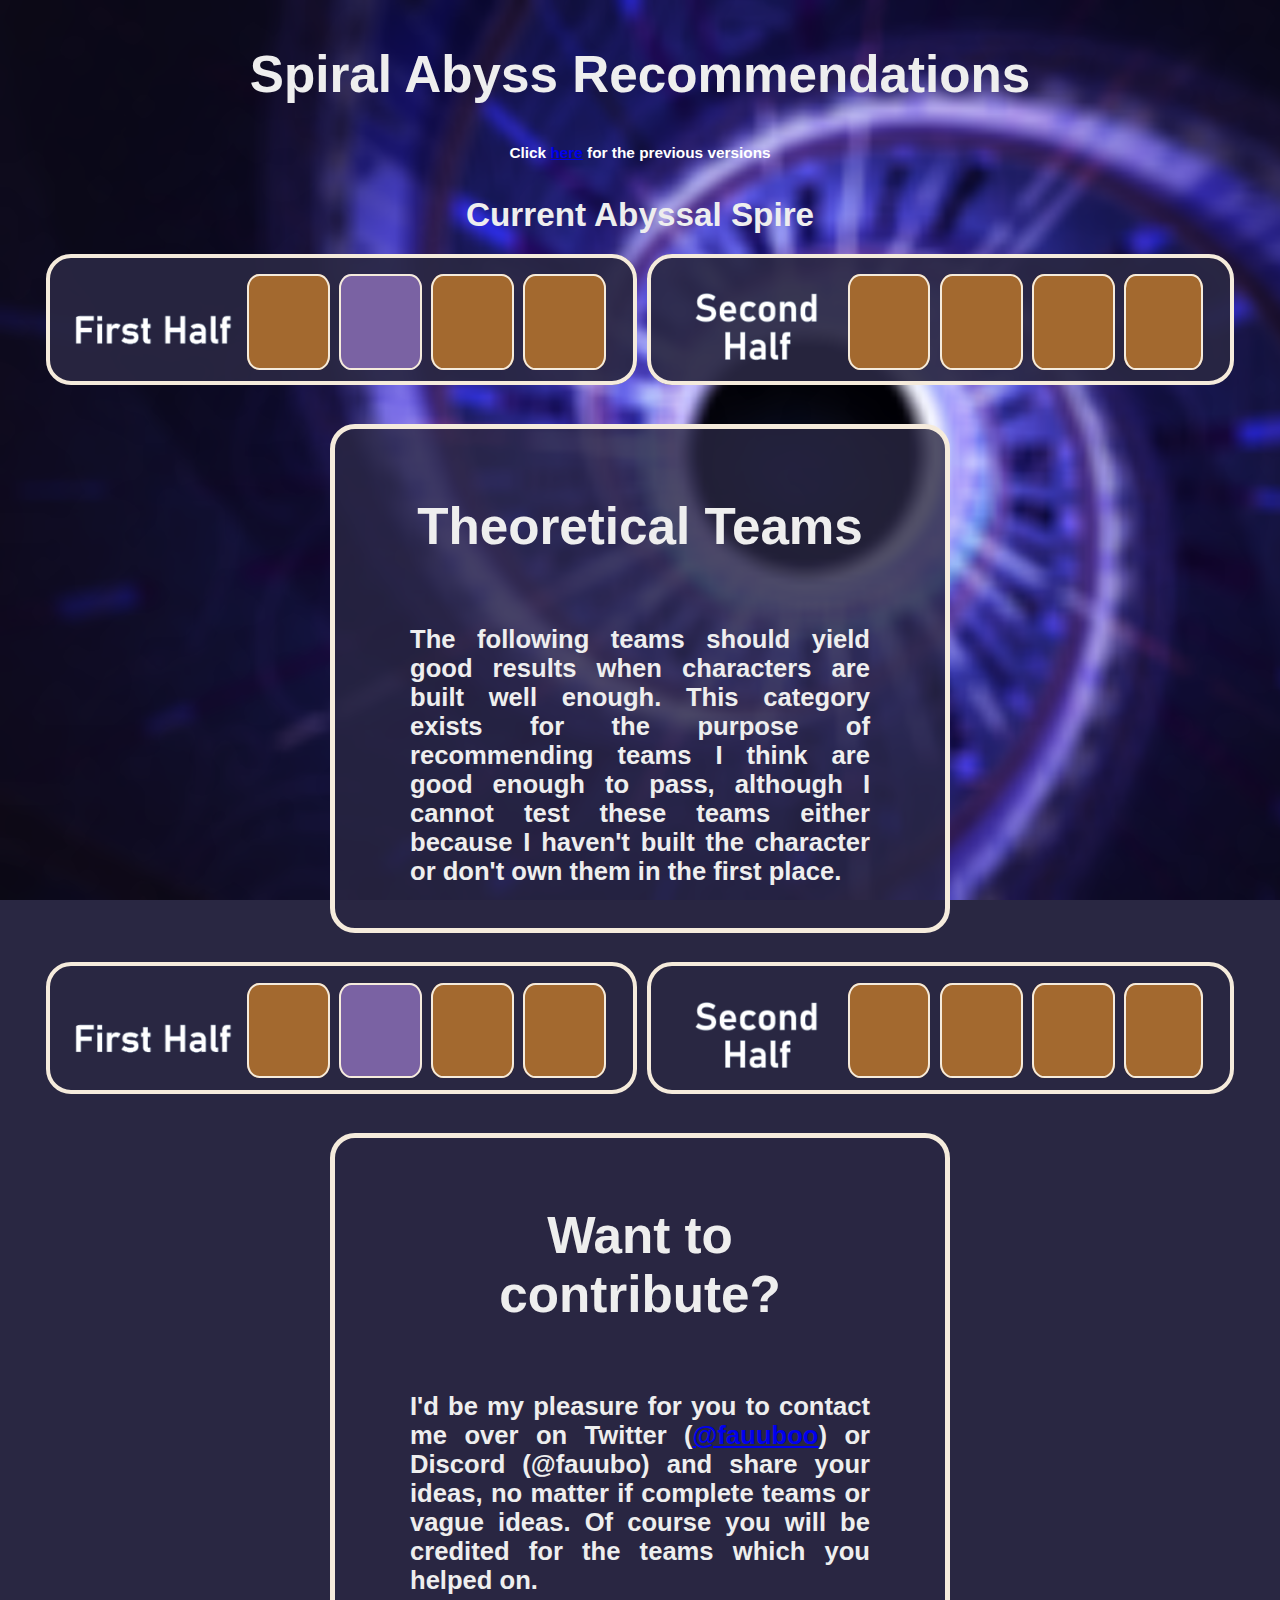
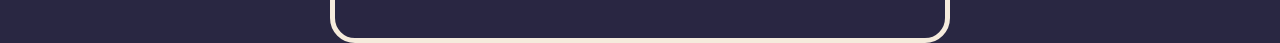
==== commit 496e410e: "Update index.html" ====
--- a/index.html
+++ b/index.html
@@ -6,6 +6,7 @@
 		<meta name="viewport" content="width=3860px, initial-scale=1.0, minimum-scale=0.5, user-scalable=no">
 	</head>
 	<body>
+		
 		<h1>Spiral Abyss Recommendations</h1>
 		
 		<h3>Click <a href="overview.html" target="_blank">here</a> for the previous versions</h3>
@@ -16,156 +17,40 @@
 		<div class="teams"><box>
 			<img src="icons/fh.png" width="350">
 			<box2>
-				<img class="igh" src="icons/Clorinde_Icon.png" width="150">
+				<img class="igh" src="tp.png" width="150">
 			</box2>
 			<box3>
-				<img class="igh" src="icons/Fischl_Icon.png" width="150">
+				<img class="igh" src="tp.png" width="150">
 			</box3>
 			<box2>
-				<img class="igh" src='icons/Kaedehara_Kazuha_Icon.png' onmouseover="this.src='icons/Sucrose_Icon.png';" onmouseout="this.src='icons/Kaedehara_Kazuha_Icon.png';" width="150">
+				<img class="igh" src="tp.png" width="150">
 			</box2>
 			<box2>
-				<img class="igh "src='icons/Nahida_Icon.png' onmouseover="this.src='icons/Traveler_Icon.png';" onmouseout="this.src='icons/Nahida_Icon.png';" width="150">
+				<img class="igh" src="tp.png" width="150">
 			</box2>
 		</box><box>
 			<img src="icons/sh.png" width="350">
 			<box2>
-				<img class="igh" src='icons/Kamisato_Ayato_Icon.png' onmouseover="this.src='icons/Neuvillette_Icon.png';" onmouseout="this.src='icons/Kamisato_Ayato_Icon.png';" width="150">
+				<img class="igh" src="tp.png" width="150">
 			</box2>
 			<box2>
-				<img class="igh" src="icons/Furina_Icon.png" width="150">
+				<img class="igh" src="tp.png" width="150">
 			</box2>
 			<box2>
-				<img class="igh" src='icons/Yelan_Icon.png' onmouseover="this.src='icons/Xingqiu_Icon.png';" onmouseout="this.src='icons/Yelan_Icon.png';" width="150">
+				<img class="igh" src="tp.png" width="150">
 			</box2>
 			<box2>
-				<img class="igh" src='icons/Baizhu_Icon.png' onmouseover="this.src='icons/Jean_Icon.png';" onmouseout="this.src='icons/Baizhu_Icon.png';" width="150">
+				<img class="igh" src="tp.png" width="150">
 			</box2>
 		</box></div><div class="empty"></div>
 		
 		<!-- Team 2 -->
-		<div class="teams"><box>
-			<img src="icons/fh.png" width="350">
-			<box2>
-				<img class="igh" src='icons/Xiao_Icon.png' onmouseover="this.src='icons/Wanderer_Icon.png';" onmouseout="this.src='icons/Xiao_Icon.png';" width="150">
-			</box2>
-			<box3>
-				<img class="igh" src="icons/Faruzan_Icon.png" width="150">
-			</box3>
-			<box2>
-				<img class="igh" src="icons/Furina_Icon.png" width="150">
-			</box2>
-			<box2>
-				<img class="igh" src='icons/Baizhu_Icon.png' onmouseover="this.src='icons/Jean_Icon.png';" onmouseout="this.src='icons/Baizhu_Icon.png';" width="150">
-			</box2>
-		</box><box>
-			<img src="icons/sh.png" width="350">
-			<box2>
-				<img class="igh" src='icons/Sangonomiya_Kokomi_Icon.png' onmouseover="this.src='icons/Barbara_Icon.png';" onmouseout="this.src='icons/Sangonomiya_Kokomi_Icon.png';" width="150">
-			</box2>
-			<box2>
-				<img class="igh" src="icons/Nilou_Icon.png" width="150">
-			</box2>
-			<box2>
-				<img class="igh "src='icons/Nahida_Icon.png' onmouseover="this.src='icons/Traveler_Icon.png';" onmouseout="this.src='icons/Nahida_Icon.png';" width="150">
-			</box2>
-			<box3>
-				<img class="igh "src='icons/Yaoyao_Icon.png' onmouseover="this.src='icons/Collei_Icon.png';" onmouseout="this.src='icons/Yaoyao_Icon.png';" width="150">
-			</box3>
-		</box></div><div class="empty"></div>
 		
 		<!-- Team 3 -->
-		<div class="teams"><box>
-			<img src="icons/fh.png" width="350">
-			<box2>
-				<img class="igh "src='icons/Arlecchino_Icon.png' onmouseover="this.src='icons/Yoimiya_Icon.png';" onmouseout="this.src='icons/Arlecchino_Icon.png';" width="150">
-			</box2>
-			<box2>
-				<img class="igh "src='icons/Zhongli_Icon.png' onmouseover="this.src='icons/Diona_Icon.png';" onmouseout="this.src='icons/Zhongli_Icon.png';" width="150">
-			</box2>
-			<box2>
-				<img class="igh" src='icons/Yelan_Icon.png' onmouseover="this.src='icons/Xingqiu_Icon.png';" onmouseout="this.src='icons/Yelan_Icon.png';" width="150">
-			</box2>
-			<box3>
-				<img class="igh" src='icons/Bennett_Icon.png' onmouseover="this.src='icons/Yun_Jin_Icon.png';" onmouseout="this.src='icons/Bennett_Icon.png';" width="150">
-			</box3>
-		</box><box>
-			<img src="icons/sh.png" width="350">
-			<box2>
-				<img class="igh" src='icons/Kamisato_Ayaka_Icon.png' onmouseover="this.src='icons/Ganyu_Icon.png';" onmouseout="this.src='icons/Kamisato_Ayaka_Icon.png';" width="150">
-			</box2>
-			<box2>
-				<img class="igh" src='icons/Kaedehara_Kazuha_Icon.png' onmouseover="this.src='icons/Sucrose_Icon.png';" onmouseout="this.src='icons/Kaedehara_Kazuha_Icon.png';" width="150">
-			</box2>
-			<box2>
-				<img class="igh" src='icons/Furina_Icon.png' onmouseover="this.src='icons/Shenhe_Icon.png';" onmouseout="this.src='icons/Furina_Icon.png';" width="150">
-			</box2>
-			<box2>
-				<img class="igh" src='icons/Baizhu_Icon.png' onmouseover="this.src='icons/Sangonomiya_Kokomi_Icon.png';" onmouseout="this.src='icons/Baizhu_Icon.png';" width="150">
-			</box2>
-		</box></div><div class="empty"></div>
 		
 		<!-- Team 4 -->
-		<div class="teams"><box>
-			<img src="icons/fh.png" width="350">
-			<box2>
-				<img class="igh" src="icons/Navia_Icon.png" width="150">
-			</box2>
-			<box2>
-				<img class="igh" src='icons/Zhongli_Icon.png' onmouseover="this.src='icons/Albedo_Icon.png';" onmouseout="this.src='icons/Zhongli_Icon.png';" width="150">
-			</box2>
-			<box2>
-				<img class="igh" src='icons/Furina_Icon.png' onmouseover="this.src='icons/Fischl_Icon.png';" onmouseout="this.src='icons/Furina_Icon.png';" width="150">
-			</box2>
-			<box3>
-				<img class="igh" src="icons/Bennett_Icon.png" width="150">
-			</box3>
-		</box><box>
-			<img src="icons/sh.png" width="350">
-			<box2>
-				<img class="igh" src='icons/Sangonomiya_Kokomi_Icon.png' onmouseover="this.src='icons/Barbara_Icon.png';" onmouseout="this.src='icons/Sangonomiya_Kokomi_Icon.png';" width="150">
-			</box2>
-			<box2>
-				<img class="igh" src="icons/Nilou_Icon.png" width="150">
-			</box2>
-			<box2>
-				<img class="igh "src='icons/Nahida_Icon.png' onmouseover="this.src='icons/Traveler_Icon.png';" onmouseout="this.src='icons/Nahida_Icon.png';" width="150">
-			</box2>
-			<box2>
-				<img class="igh "src='icons/Baizhu_Icon.png' onmouseover="this.src='icons/Yaoyao_Icon.png';" onmouseout="this.src='icons/Baizhu_Icon.png';" width="150">
-			</box2>
-		</box></div><div class="empty"></div>
 		
 		<!-- Team 5 -->
-		<div class="teams"><box>
-			<img src="icons/fh.png" width="350">
-			<box2>
-				<img class="igh "src='icons/Wanderer_Icon.png' onmouseover="this.src='icons/Xiao_Icon.png';" onmouseout="this.src='icons/Wanderer_Icon.png';" width="150">
-			</box2>
-			<box3>
-				<img class="igh" src="icons/Faruzan_Icon.png" width="150">
-			</box3>
-			<box3>
-				<img class="igh" src="icons/Fischl_Icon.png" width="150">
-			</box3>
-			<box3>
-				<img class="igh" src="icons/Bennett_Icon.png" width="150">
-			</box3>
-		</box><box>
-			<img src="icons/sh.png" width="350">
-			<box2>
-				<img class="igh "src='icons/Yelan_Icon.png' onmouseover="this.src='icons/Sangonomiya_Kokomi_Icon.png';" onmouseout="this.src='icons/Yelan_Icon.png';" width="150">
-			</box2>
-			<box2>
-				<img class="igh" src='icons/Furina_Icon.png' onmouseover="this.src='icons/Mona_Icon.png';" onmouseout="this.src='icons/Furina_Icon.png';" width="150">
-			</box2>
-			<box2>
-				<img class="igh" src='icons/Kaedehara_Kazuha_Icon.png' onmouseover="this.src='icons/Sucrose_Icon.png';" onmouseout="this.src='icons/Kaedehara_Kazuha_Icon.png';" width="150">
-			</box2>
-			<box2>
-				<img class="igh "src='icons/Baizhu_Icon.png' onmouseover="this.src='icons/Bennett_Icon.png';" onmouseout="this.src='icons/Baizhu_Icon.png';" width="150">
-			</box2>
-		</box></div><div class="empty"></div>
 		
 		<div class="txtbg"><h4>Theoretical Teams</h4>
 		<h5>The following teams should yield good results when characters are built well enough. This category exists for the purpose of recommending teams I think are good enough to pass, although I cannot test these teams either because I haven't built the character or don't own them in the first place.</h5></div>
@@ -174,32 +59,33 @@
 		<div class="teams"><box>
 			<img src="icons/fh.png" width="350">
 			<box2>
-				<img class="igh "src='icons/Raiden_Shogun_Icon.png' onmouseover="this.src='icons/Tartaglia_Icon.png';" onmouseout="this.src='icons/Raiden_Shogun_Icon.png';" width="150">
+				<img class="igh" src="tp.png" width="150">
 			</box2>
 			<box3>
-				<img class="igh" src="icons/Xiangling_Icon.png" width="150">
+				<img class="igh" src="tp.png" width="150">
 			</box3>
-			<box3>
-				<img class="igh "src='icons/Xingqiu_Icon.png' onmouseover="this.src='icons/Yelan_Icon.png';" onmouseout="this.src='icons/Xingqiu_Icon.png';" width="150">
-			</box3>
-			<box3>
-				<img class="igh" src="icons/Bennett_Icon.png" width="150">
-			</box3>
+			<box2>
+				<img class="igh" src="tp.png" width="150">
+			</box2>
+			<box2>
+				<img class="igh" src="tp.png" width="150">
+			</box2>
 		</box><box>
 			<img src="icons/sh.png" width="350">
 			<box2>
-				<img class="igh "src='icons/Wriothesley_Icon.png' onmouseover="this.src='icons/Ganyu_Icon.png';" onmouseout="this.src='icons/Wriothesley_Icon.png';" width="150">
+				<img class="igh" src="tp.png" width="150">
 			</box2>
 			<box2>
-				<img class="igh" src='icons/Kaedehara_Kazuha_Icon.png' onmouseover="this.src='icons/Venti_Icon.png';" onmouseout="this.src='icons/Kaedehara_Kazuha_Icon.png';" width="150">
+				<img class="igh" src="tp.png" width="150">
 			</box2>
 			<box2>
-				<img class="igh" src='icons/Furina_Icon.png' onmouseover="this.src='icons/Mona_Icon.png';" onmouseout="this.src='icons/Furina_Icon.png';" width="150">
+				<img class="igh" src="tp.png" width="150">
 			</box2>
 			<box2>
-				<img class="igh "src='icons/Baizhu_Icon.png' onmouseover="this.src='icons/Bennett_Icon.png';" onmouseout="this.src='icons/Baizhu_Icon.png';" width="150">
+				<img class="igh" src="tp.png" width="150">
 			</box2>
 		</box></div><div class="empty"></div>
+		
 	
 	<div class="txtbg"><h4>Want to contribute?</h4>
 		<h5>I'd be my pleasure for you to contact me over on Twitter (<a href="https://x.com/fauuboo" target="_blank">@fauuboo</a>) or Discord (@fauubo) and share your ideas, no matter if complete teams or vague ideas. Of course you will be credited for the teams which you helped on.</h5></div>
--- a/style/style.css
+++ b/style/style.css
@@ -2,7 +2,7 @@
   height:50%;
   color: white;
   background-image: url("bg_unsharp.png");
-  background-color: #7289da;
+  background-color: #292742;
   background-size: cover;
   background-repeat: no-repeat;
   background-attachment: fixed;
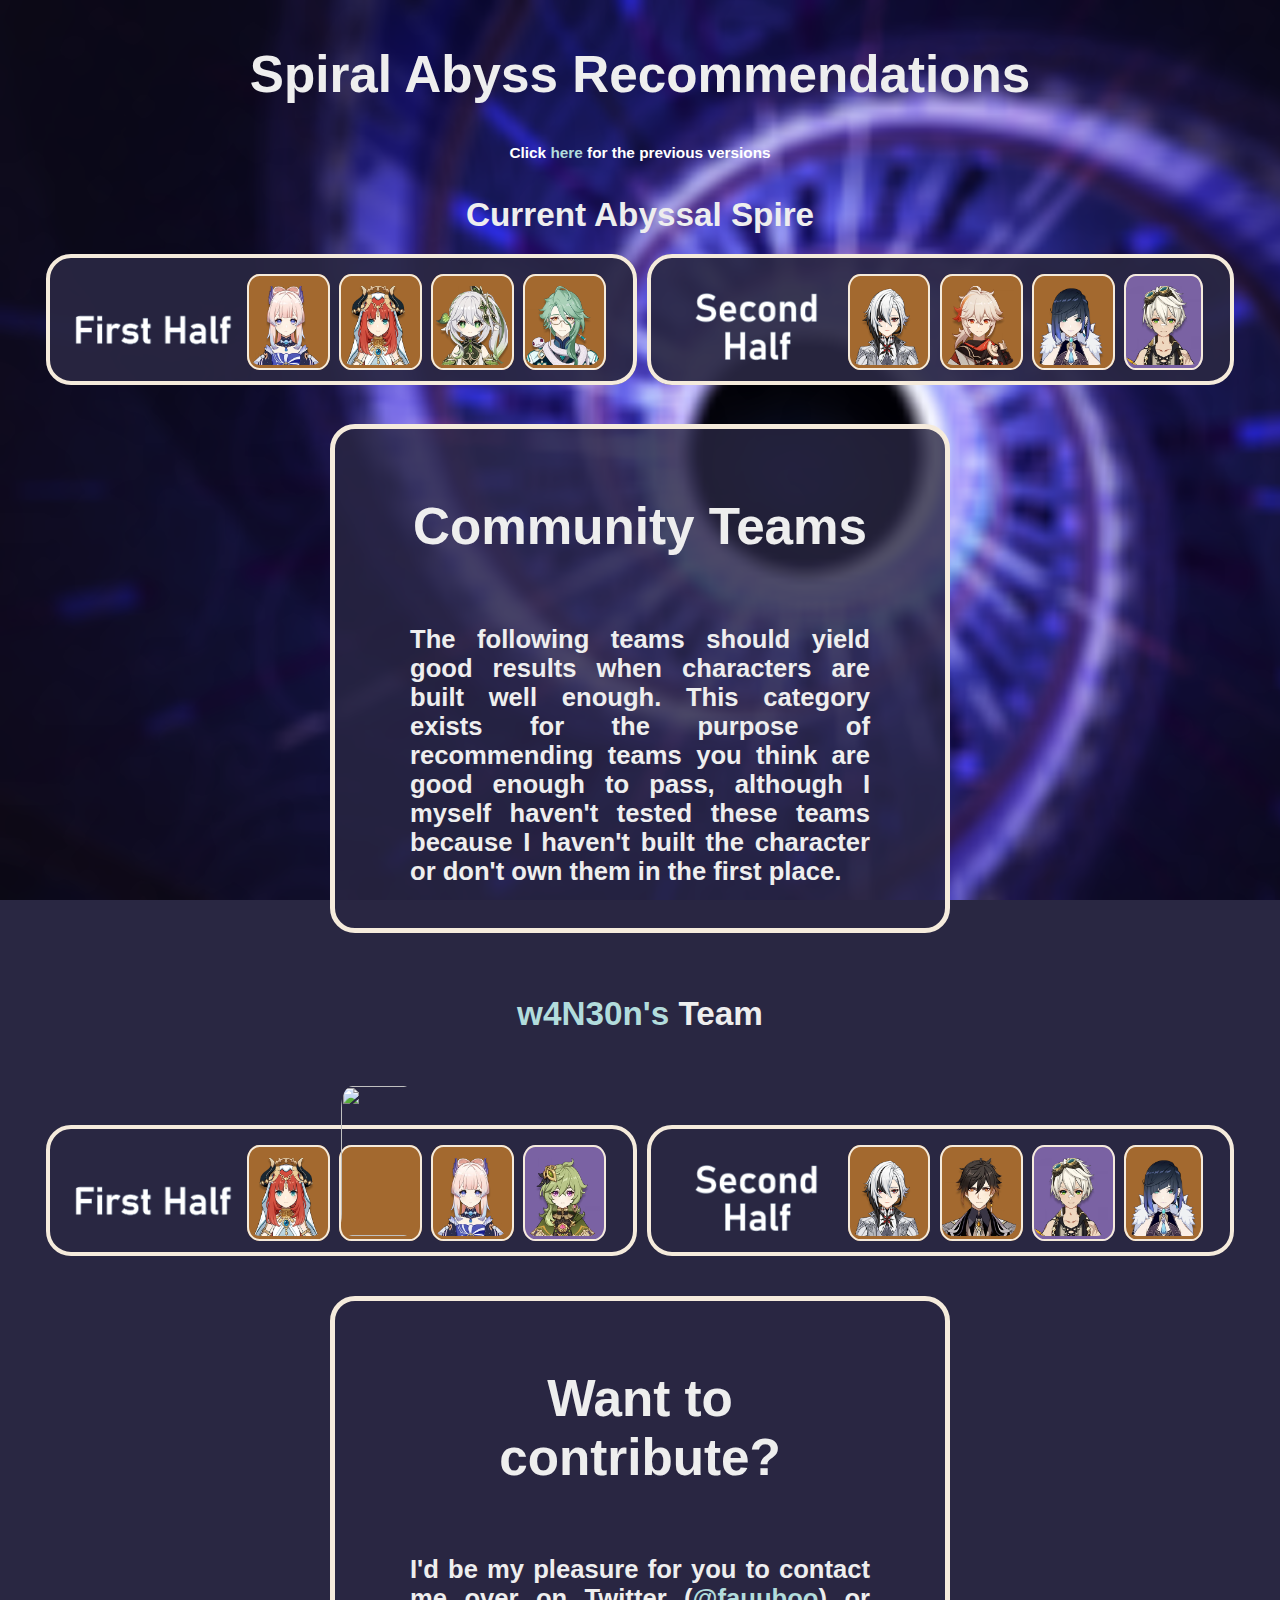
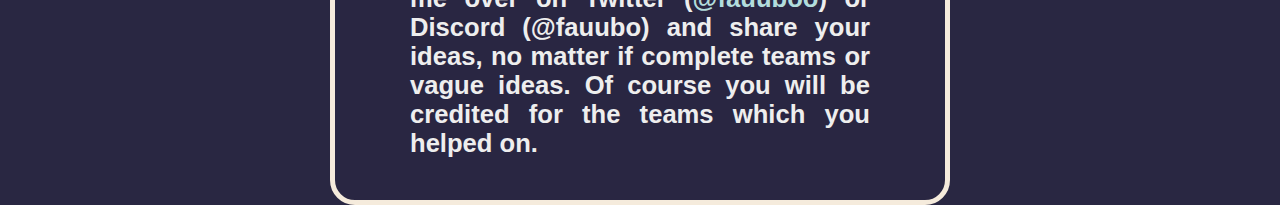
==== commit da54c169: "Update index.html" ====
--- a/index.html
+++ b/index.html
@@ -17,31 +17,31 @@
 		<div class="teams"><box>
 			<img src="icons/fh.png" width="350">
 			<box2>
-				<img class="igh" src="tp.png" width="150">
-			</box2>
-			<box3>
-				<img class="igh" src="tp.png" width="150">
-			</box3>
-			<box2>
-				<img class="igh" src="tp.png" width="150">
+				<a href="https://genshin-builds.com/en/character/sangonomiya_kokomi" target="_blank"><img class="igh" src='icons/Sangonomiya_Kokomi_Icon.png' onmouseover="this.src='icons/Barbara_Icon.png';" onmouseout="this.src='icons/Sangonomiya_Kokomi_Icon.png';" width="150"></a>
 			</box2>
 			<box2>
-				<img class="igh" src="tp.png" width="150">
+				<a href="https://genshin-builds.com/en/character/nilou" target="_blank"><img class="igh" src="icons/Nilou_Icon.png" width="150"></a>
+			</box2>
+			<box2>
+				<a href="https://genshin-builds.com/en/character/nahida" target="_blank"><img class="igh "src='icons/Nahida_Icon.png' onmouseover="this.src='icons/Traveler_Icon.png';" onmouseout="this.src='icons/Nahida_Icon.png';" width="150"></a>
+			</box2>
+			<box2>
+				<a href="https://genshin-builds.com/en/character/baizhu" target="_blank"><img class="igh "src='icons/Baizhu_Icon.png' onmouseover="this.src='icons/Yaoyao_Icon.png';" onmouseout="this.src='icons/Baizhu_Icon.png';" width="150"></a>
 			</box2>
 		</box><box>
 			<img src="icons/sh.png" width="350">
 			<box2>
-				<img class="igh" src="tp.png" width="150">
+				<a href="https://genshin-builds.com/en/character/arlecchino" target="_blank"><img class="igh "src='icons/Arlecchino_Icon.png' onmouseover="this.src='icons/Yoimiya_Icon.png';" onmouseout="this.src='icons/Arlecchino_Icon.png';" width="150"></a>
 			</box2>
 			<box2>
-				<img class="igh" src="tp.png" width="150">
+				<a href="https://genshin-builds.com/en/character/kaedehara_kazuha" target="_blank"><img class="igh" src='icons/Kaedehara_Kazuha_Icon.png' onmouseover="this.src='icons/Sucrose_Icon.png';" onmouseout="this.src='icons/Kaedehara_Kazuha_Icon.png';" width="150"></a>
 			</box2>
 			<box2>
-				<img class="igh" src="tp.png" width="150">
+				<a href="https://genshin-builds.com/en/character/yelan" target="_blank"><img class="igh" src='icons/Yelan_Icon.png' onmouseover="this.src='icons/Xingqiu_Icon.png';" onmouseout="this.src='icons/Yelan_Icon.png';" width="150"></a>
 			</box2>
-			<box2>
-				<img class="igh" src="tp.png" width="150">
-			</box2>
+			<box3>
+				<a href="https://genshin-builds.com/en/character/bennett" target="_blank"><img class="igh" src='icons/Bennett_Icon.png' onmouseover="this.src='icons/Yun_Jin_Icon.png';" onmouseout="this.src='icons/Bennett_Icon.png';" width="150"></a>
+			</box3>
 		</box></div><div class="empty"></div>
 		
 		<!-- Team 2 -->
@@ -52,37 +52,38 @@
 		
 		<!-- Team 5 -->
 		
-		<div class="txtbg"><h4>Theoretical Teams</h4>
-		<h5>The following teams should yield good results when characters are built well enough. This category exists for the purpose of recommending teams I think are good enough to pass, although I cannot test these teams either because I haven't built the character or don't own them in the first place.</h5></div>
+		<div class="txtbg"><h4>Community Teams</h4>
+		<h5>The following teams should yield good results when characters are built well enough. This category exists for the purpose of recommending teams you think are good enough to pass, although I myself haven't tested these teams because I haven't built the character or don't own them in the first place.</h5></div>
 		
 		<!-- Team 6 -->
-		<div class="teams"><box>
+		
+		<center><h2><a href="https://x.com/w4N30N" target="_blank">w4N30n's</a> Team</h2></center><div class="teams"><box>
 			<img src="icons/fh.png" width="350">
 			<box2>
-				<img class="igh" src="tp.png" width="150">
+				<a href="https://genshin-builds.com/en/character/nilou" target="_blank"><img class="igh" src="icons/Nilou_Icon.png" width="150"></a>
+			</box2>
+			<box2>
+				<a href="https://genshin-builds.com/en/character/nahida" target="_blank"><img class="igh" src="icons/nahida_Icon.png" width="150"></a>
+			</box2>
+			<box2>
+				<a href="https://genshin-builds.com/en/character/sangonomiya_kokomi" target="_blank"><img class="igh" src="icons/Sangonomiya_Kokomi_Icon.png" width="150"></a>
 			</box2>
 			<box3>
-				<img class="igh" src="tp.png" width="150">
+				<a href="https://genshin-builds.com/en/character/collei" target="_blank"><img class="igh" src="icons/Collei_Icon.png" width="150"></a>
 			</box3>
-			<box2>
-				<img class="igh" src="tp.png" width="150">
-			</box2>
-			<box2>
-				<img class="igh" src="tp.png" width="150">
-			</box2>
 		</box><box>
 			<img src="icons/sh.png" width="350">
 			<box2>
-				<img class="igh" src="tp.png" width="150">
+				<a href="https://genshin-builds.com/en/character/arlecchino" target="_blank"><img class="igh" src="icons/Arlecchino_Icon.png" width="150"></a>
 			</box2>
 			<box2>
-				<img class="igh" src="tp.png" width="150">
+				<a href="https://genshin-builds.com/en/character/zhongli" target="_blank"><img class="igh" src="icons/Zhongli_Icon.png" width="150"></a>
 			</box2>
+			<box3>
+				<a href="https://genshin-builds.com/en/character/bennett" target="_blank"><img class="igh" src="icons/Bennett_Icon.png" width="150"></a>
+			</box3>
 			<box2>
-				<img class="igh" src="tp.png" width="150">
-			</box2>
-			<box2>
-				<img class="igh" src="tp.png" width="150">
+				<a href="https://genshin-builds.com/en/character/yelan" target="_blank"><img class="igh" src="icons/Yelan_Icon.png" width="150"></a>
 			</box2>
 		</box></div><div class="empty"></div>
 		
--- a/style/style.css
+++ b/style/style.css
@@ -16,6 +16,27 @@
   border-radius: 15%;
   transition: all .55s ease-in-out;
   max-width: 13.3%;
+}
+
+a:link {
+  color: #b2dcdc;
+  background-color: transparent;
+  text-decoration: none;
+}
+a:visited {
+  color: #CDA3FF;
+  background-color: transparent;
+  text-decoration: none;
+}
+a:hover {
+  color: red;
+  background-color: transparent;
+  text-decoration: underline;
+}
+a:active {
+  color: red;
+  background-color: transparent;
+  text-decoration: underline;
 }
 
 .igh {
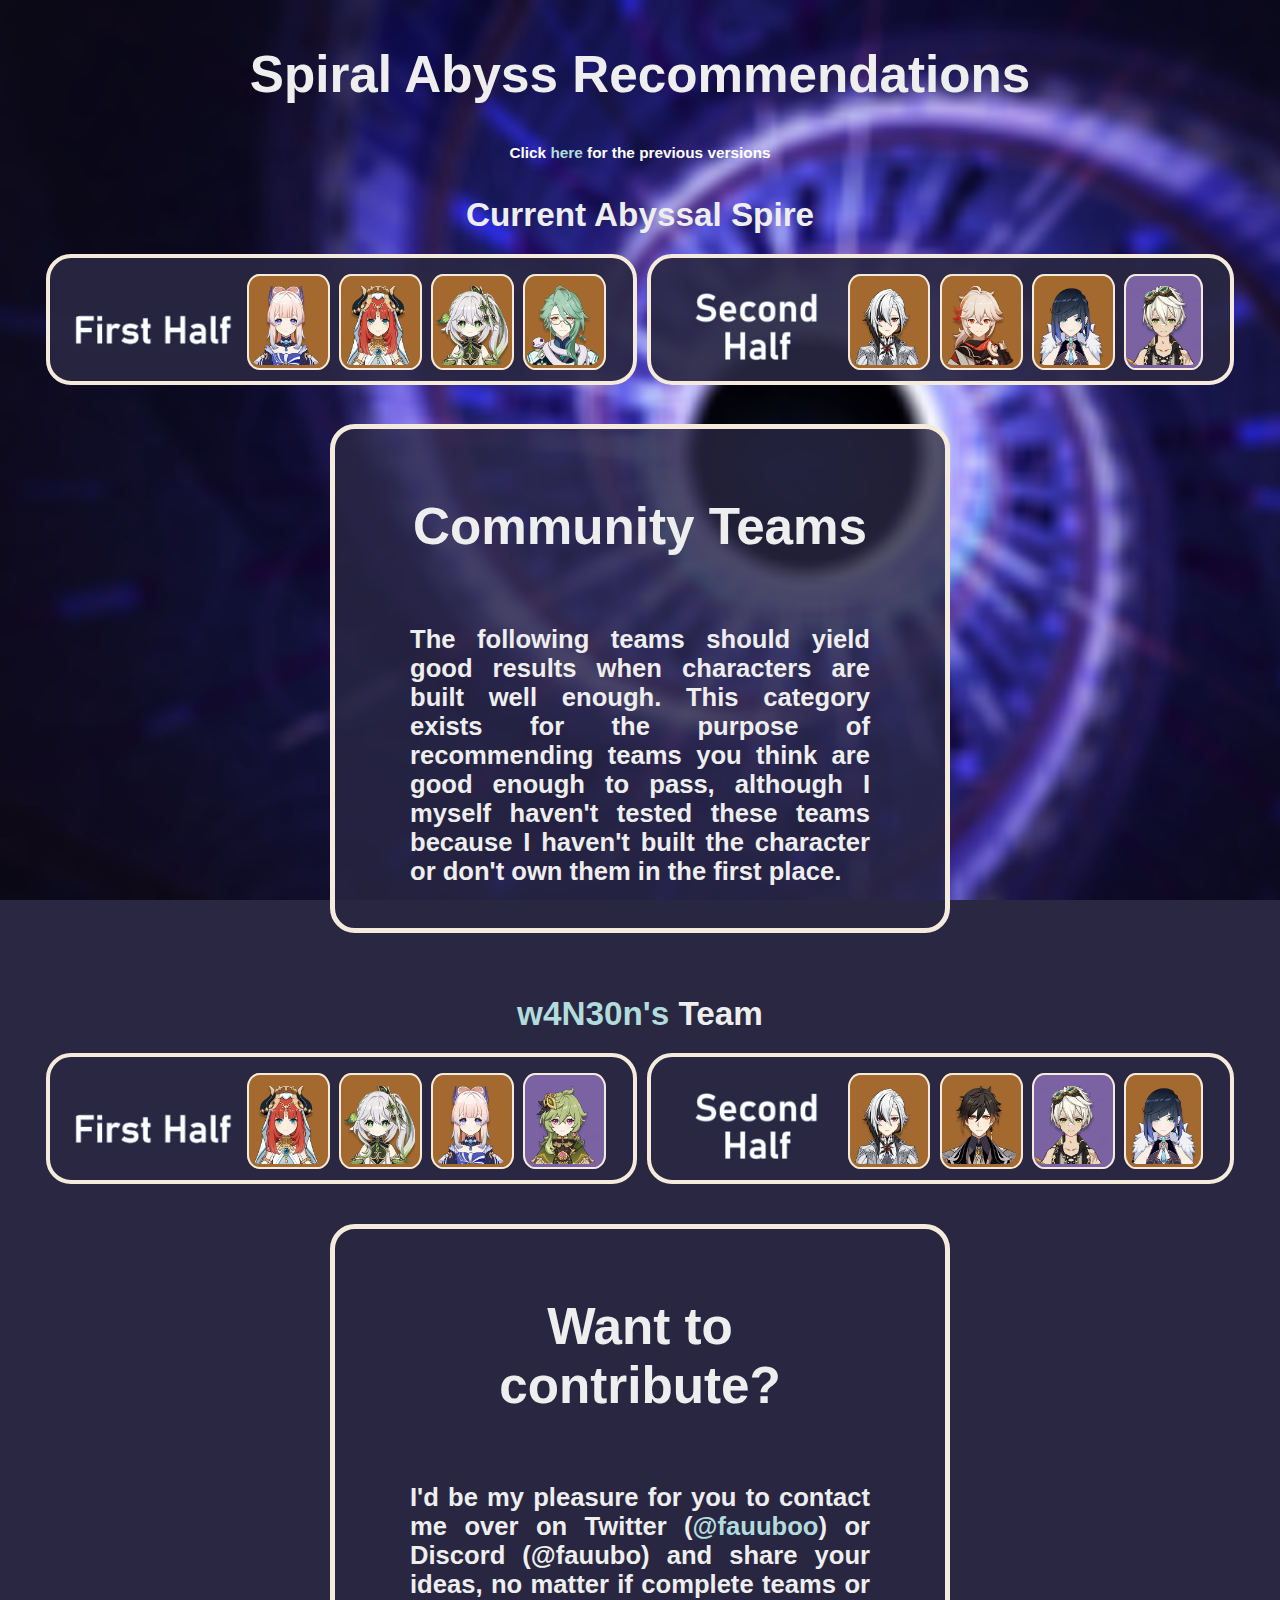
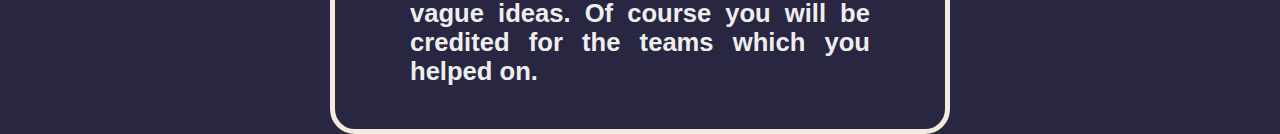
==== commit 16b0fdd3: "Update index.html" ====
--- a/index.html
+++ b/index.html
@@ -63,7 +63,7 @@
 				<a href="https://genshin-builds.com/en/character/nilou" target="_blank"><img class="igh" src="icons/Nilou_Icon.png" width="150"></a>
 			</box2>
 			<box2>
-				<a href="https://genshin-builds.com/en/character/nahida" target="_blank"><img class="igh" src="icons/nahida_Icon.png" width="150"></a>
+				<a href="https://genshin-builds.com/en/character/nahida" target="_blank"><img class="igh" src="icons/Nahida_Icon.png" width="150"></a>
 			</box2>
 			<box2>
 				<a href="https://genshin-builds.com/en/character/sangonomiya_kokomi" target="_blank"><img class="igh" src="icons/Sangonomiya_Kokomi_Icon.png" width="150"></a>
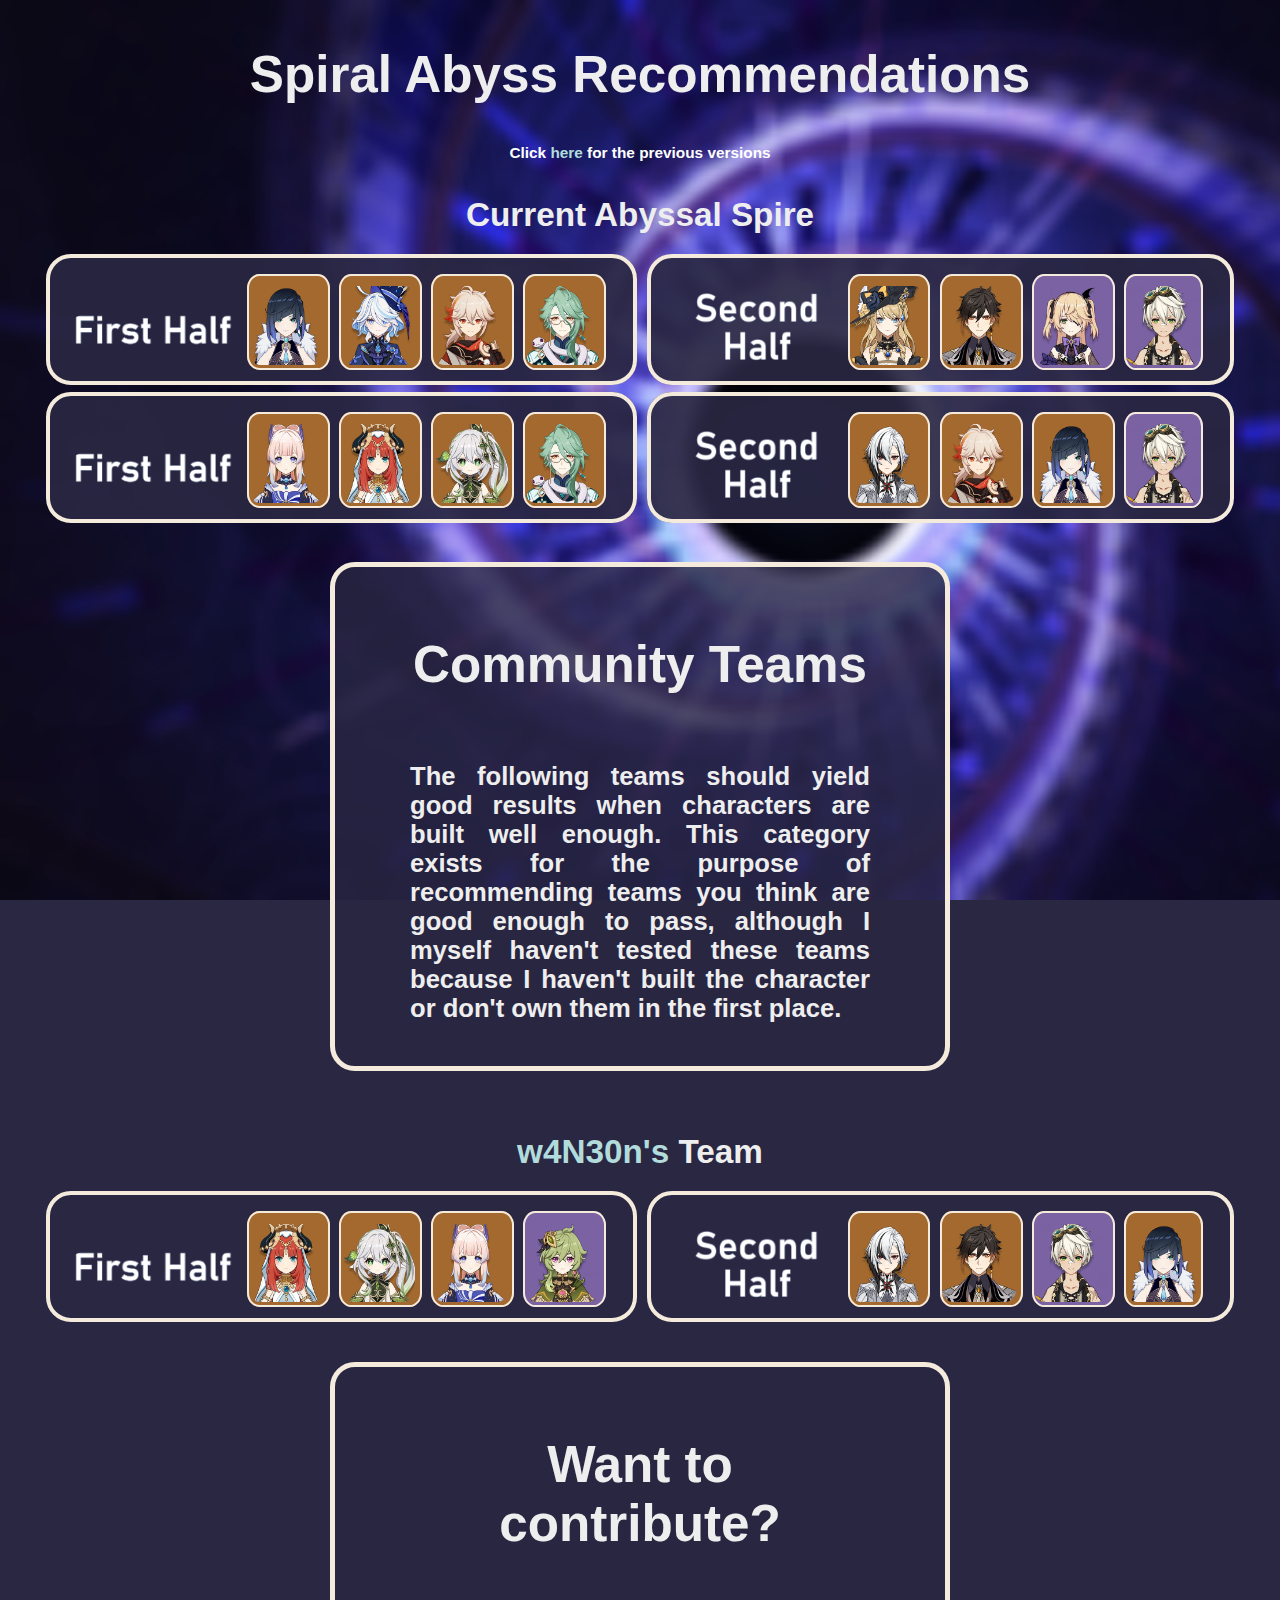
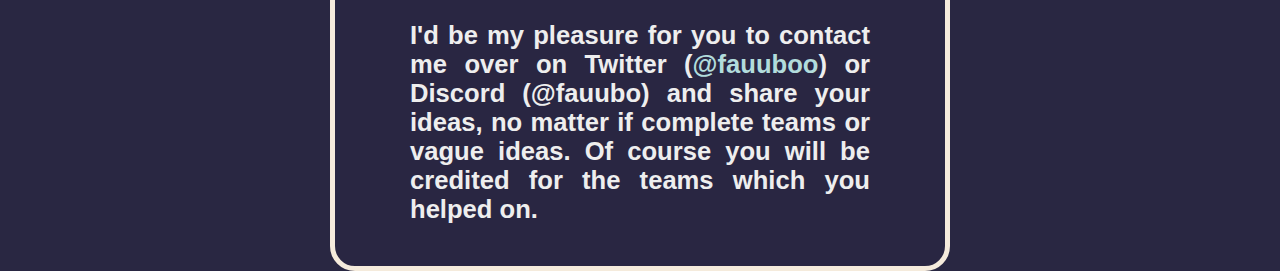
==== commit 5c48624b: "Update index.html" ====
--- a/index.html
+++ b/index.html
@@ -14,6 +14,37 @@
 		<h2>Current Abyssal Spire</h2>
 		
 		<!-- Team 1 -->
+		<div class="teams"><box>
+			<img src="icons/fh.png" width="350">
+			<box2>
+				<a href="https://genshin-builds.com/en/character/yelan" target="_blank"><img class="igh "src='icons/Yelan_Icon.png' onmouseover="this.src='icons/Sangonomiya_Kokomi_Icon.png';" onmouseout="this.src='icons/Yelan_Icon.png';" width="150"></a>
+			</box2>
+			<box2>
+				<a href="https://genshin-builds.com/en/character/furina" target="_blank"><img class="igh" src='icons/Furina_Icon.png' onmouseover="this.src='icons/Mona_Icon.png';" onmouseout="this.src='icons/Furina_Icon.png';" width="150"></a>
+			</box2>
+			<box2>
+				<a href="https://genshin-builds.com/en/character/kaedehara_kazuha" target="_blank"><img class="igh" src='icons/Kaedehara_Kazuha_Icon.png' onmouseover="this.src='icons/Sucrose_Icon.png';" onmouseout="this.src='icons/Kaedehara_Kazuha_Icon.png';" width="150"></a>
+			</box2>
+			<box2>
+				<a href="https://genshin-builds.com/en/character/baizhu" target="_blank"><img class="igh "src='icons/Baizhu_Icon.png' onmouseover="this.src='icons/Sangonomiya_Kokomi_Icon.png';" onmouseout="this.src='icons/Baizhu_Icon.png';" width="150"></a>
+			</box2>
+		</box><box>
+			<img src="icons/sh.png" width="350">
+			<box2>
+				<a href="https://genshin-builds.com/en/character/navia" target="_blank"><img class="igh" src="icons/Navia_Icon.png" width="150"></a>
+			</box2>
+			<box2>
+				<a href="https://genshin-builds.com/en/character/zhongli" target="_blank"><img class="igh" src='icons/Zhongli_Icon.png' onmouseover="this.src='icons/Albedo_Icon.png';" onmouseout="this.src='icons/Zhongli_Icon.png';" width="150"></a>
+			</box2>
+			<box3>
+				<a href="https://genshin-builds.com/en/character/fischl" target="_blank"><img class="igh" src="icons/Fischl_Icon.png" width="150"></a>
+			</box3>
+			<box3>
+				<a href="https://genshin-builds.com/en/character/bennett" target="_blank"><img class="igh" src="icons/Bennett_Icon.png" width="150"></a>
+			</box3>
+		</box></div><div class="empty"></div>
+		
+		<!-- Team 2 -->
 		<div class="teams"><box>
 			<img src="icons/fh.png" width="350">
 			<box2>
@@ -43,8 +74,6 @@
 				<a href="https://genshin-builds.com/en/character/bennett" target="_blank"><img class="igh" src='icons/Bennett_Icon.png' onmouseover="this.src='icons/Yun_Jin_Icon.png';" onmouseout="this.src='icons/Bennett_Icon.png';" width="150"></a>
 			</box3>
 		</box></div><div class="empty"></div>
-		
-		<!-- Team 2 -->
 		
 		<!-- Team 3 -->
 		
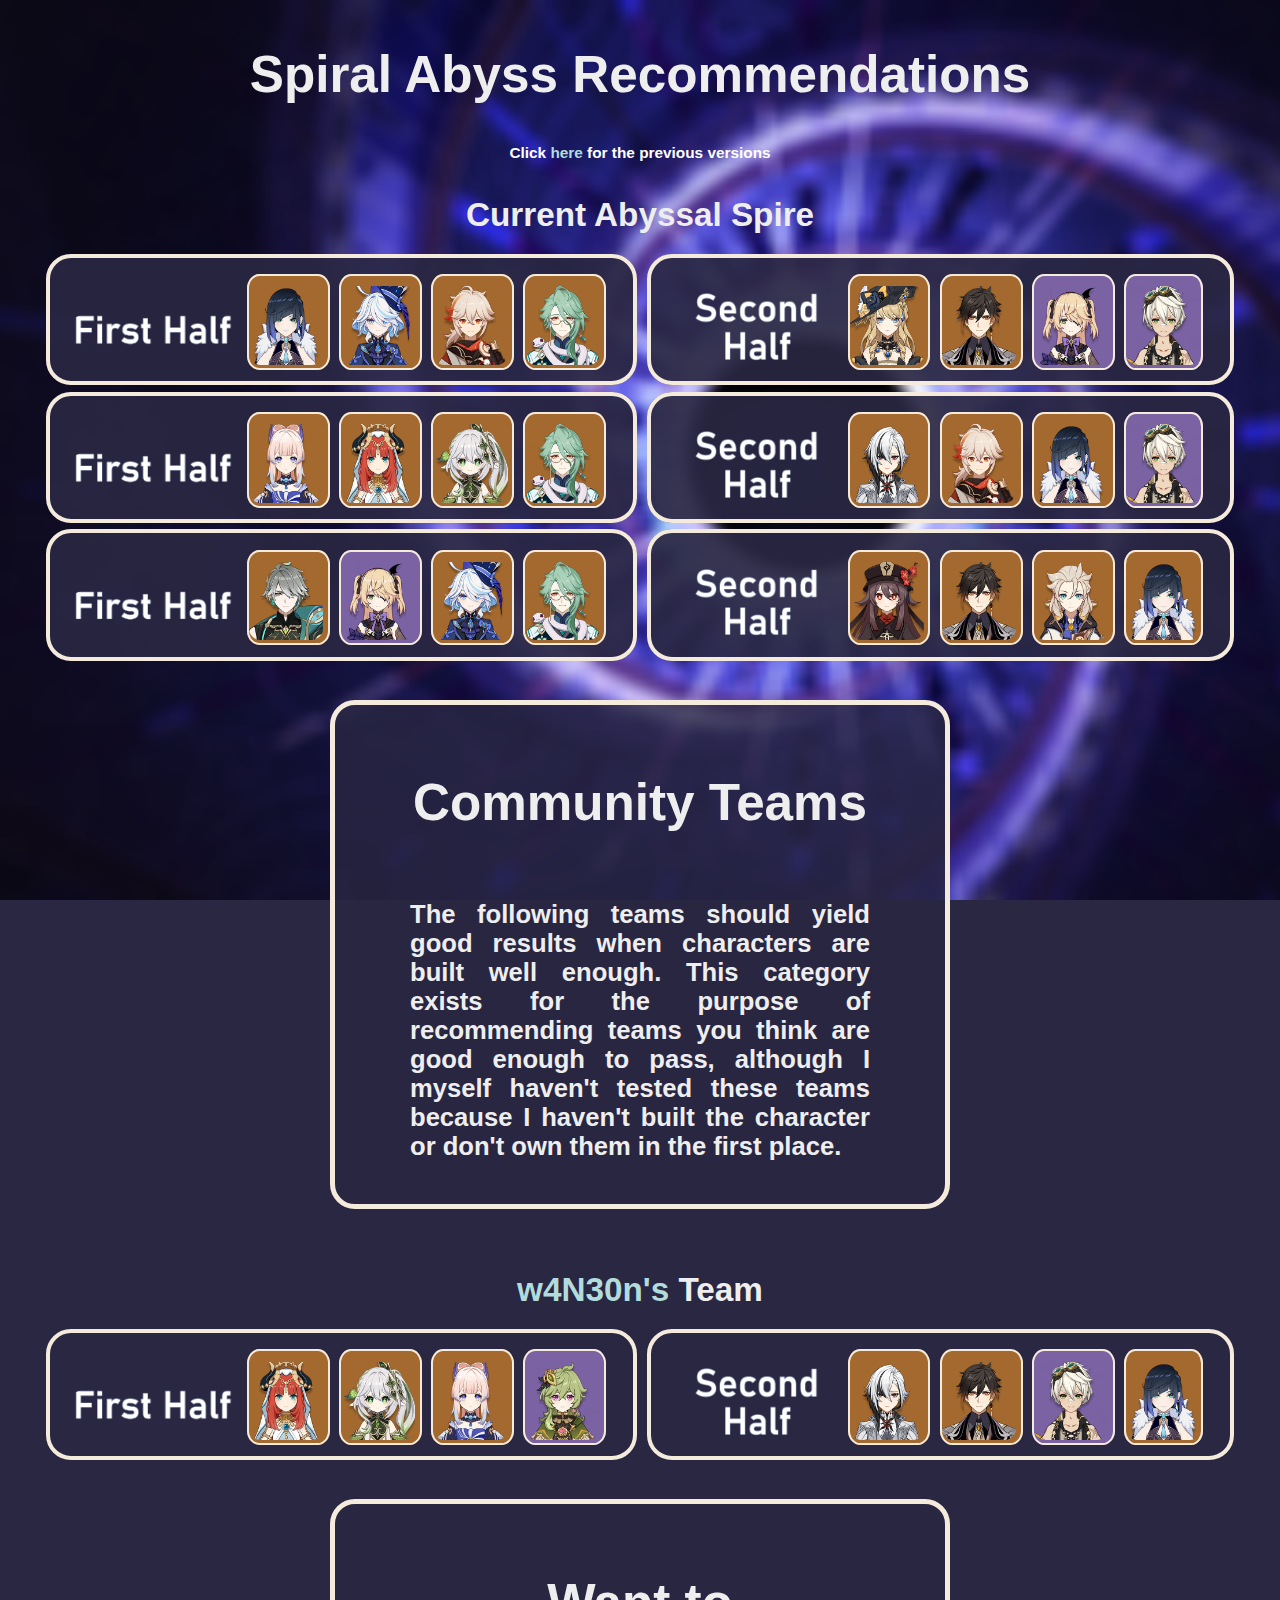
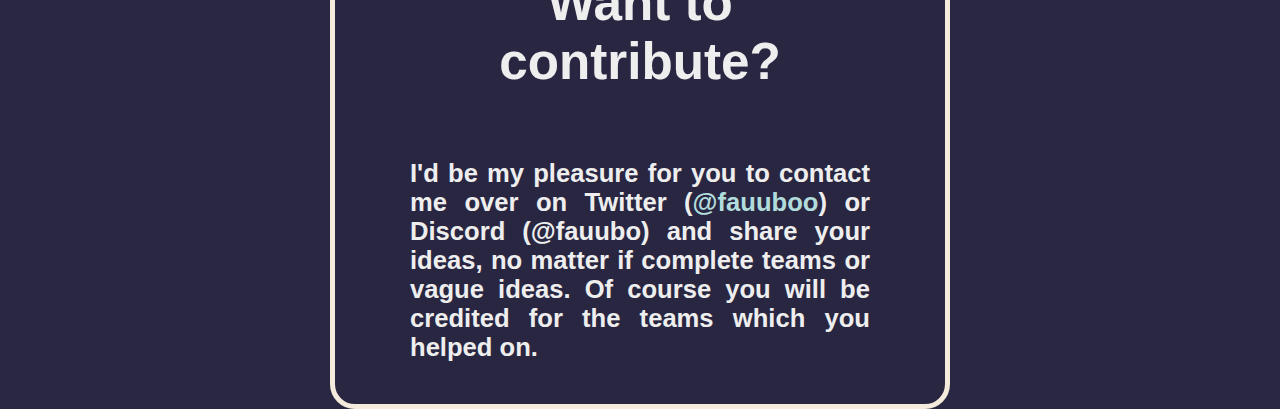
==== commit 38c72cfc: "Update index.html" ====
--- a/index.html
+++ b/index.html
@@ -76,6 +76,35 @@
 		</box></div><div class="empty"></div>
 		
 		<!-- Team 3 -->
+		<div class="teams"><box>
+			<img src="icons/fh.png" width="350">
+			<box2>
+				<a href="https://genshin-builds.com/en/character/alhaitham" target="_blank"><img class="igh "src='icons/Alhaitham_Icon.png' onmouseover="this.src='icons/Kaveh_Icon.png';" onmouseout="this.src='icons/Alhaitham_Icon.png';" width="150"></a>
+			</box2>
+			<box3>
+				<a href="https://genshin-builds.com/en/character/fischl" target="_blank"><img class="igh" src='icons/Fischl_Icon.png' onmouseover="this.src='icons/Kuki_Shinobu_Icon.png';" onmouseout="this.src='icons/Fischl_Icon.png';" width="150"></a>
+			</box3>
+			<box2>
+				<a href="https://genshin-builds.com/en/character/furina" target="_blank"><img class="igh" src='icons/Furina_Icon.png' onmouseover="this.src='icons/Nahida_Icon.png';" onmouseout="this.src='icons/Furina_Icon.png';" width="150"></a>
+			</box2>
+			<box2>
+				<a href="https://genshin-builds.com/en/character/baizhu" target="_blank"><img class="igh "src='icons/Baizhu_Icon.png' onmouseover="this.src='icons/Yaoyao_Icon.png';" onmouseout="this.src='icons/Baizhu_Icon.png';" width="150"></a>
+			</box2>
+		</box><box>
+			<img src="icons/sh.png" width="350">
+			<box2>
+				<a href="https://genshin-builds.com/en/character/hu_tao" target="_blank"><img class="igh" src='icons/Hu_Tao_Icon.png' onmouseover="this.src='icons/Yoimiya_Icon.png';" onmouseout="this.src='icons/Hu_Tao_Icon.png';" width="150"></a>
+			</box2>
+			<box2>
+				<a href="https://genshin-builds.com/en/character/zhongli" target="_blank"><img class="igh" src='icons/Zhongli_Icon.png' onmouseover="this.src='icons/Noelle_Icon.png';" onmouseout="this.src='icons/Zhongli_Icon.png';" width="150"></a>
+			</box2>
+			<box2>
+				<a href="https://genshin-builds.com/en/character/albedo" target="_blank"><img class="igh" src='icons/Albedo_Icon.png' onmouseover="this.src='icons/Chiori_Icon.png';" onmouseout="this.src='icons/Albedo_Icon.png';" width="150"></a>
+			</box2>
+			<box2>
+				<a href="https://genshin-builds.com/en/character/yelan" target="_blank"><img class="igh" src='icons/Yelan_Icon.png' onmouseover="this.src='icons/Xingqiu_Icon.png';" onmouseout="this.src='icons/Yelan_Icon.png';" width="150"></a>
+			</box2>
+		</box></div><div class="empty"></div>
 		
 		<!-- Team 4 -->
 		
